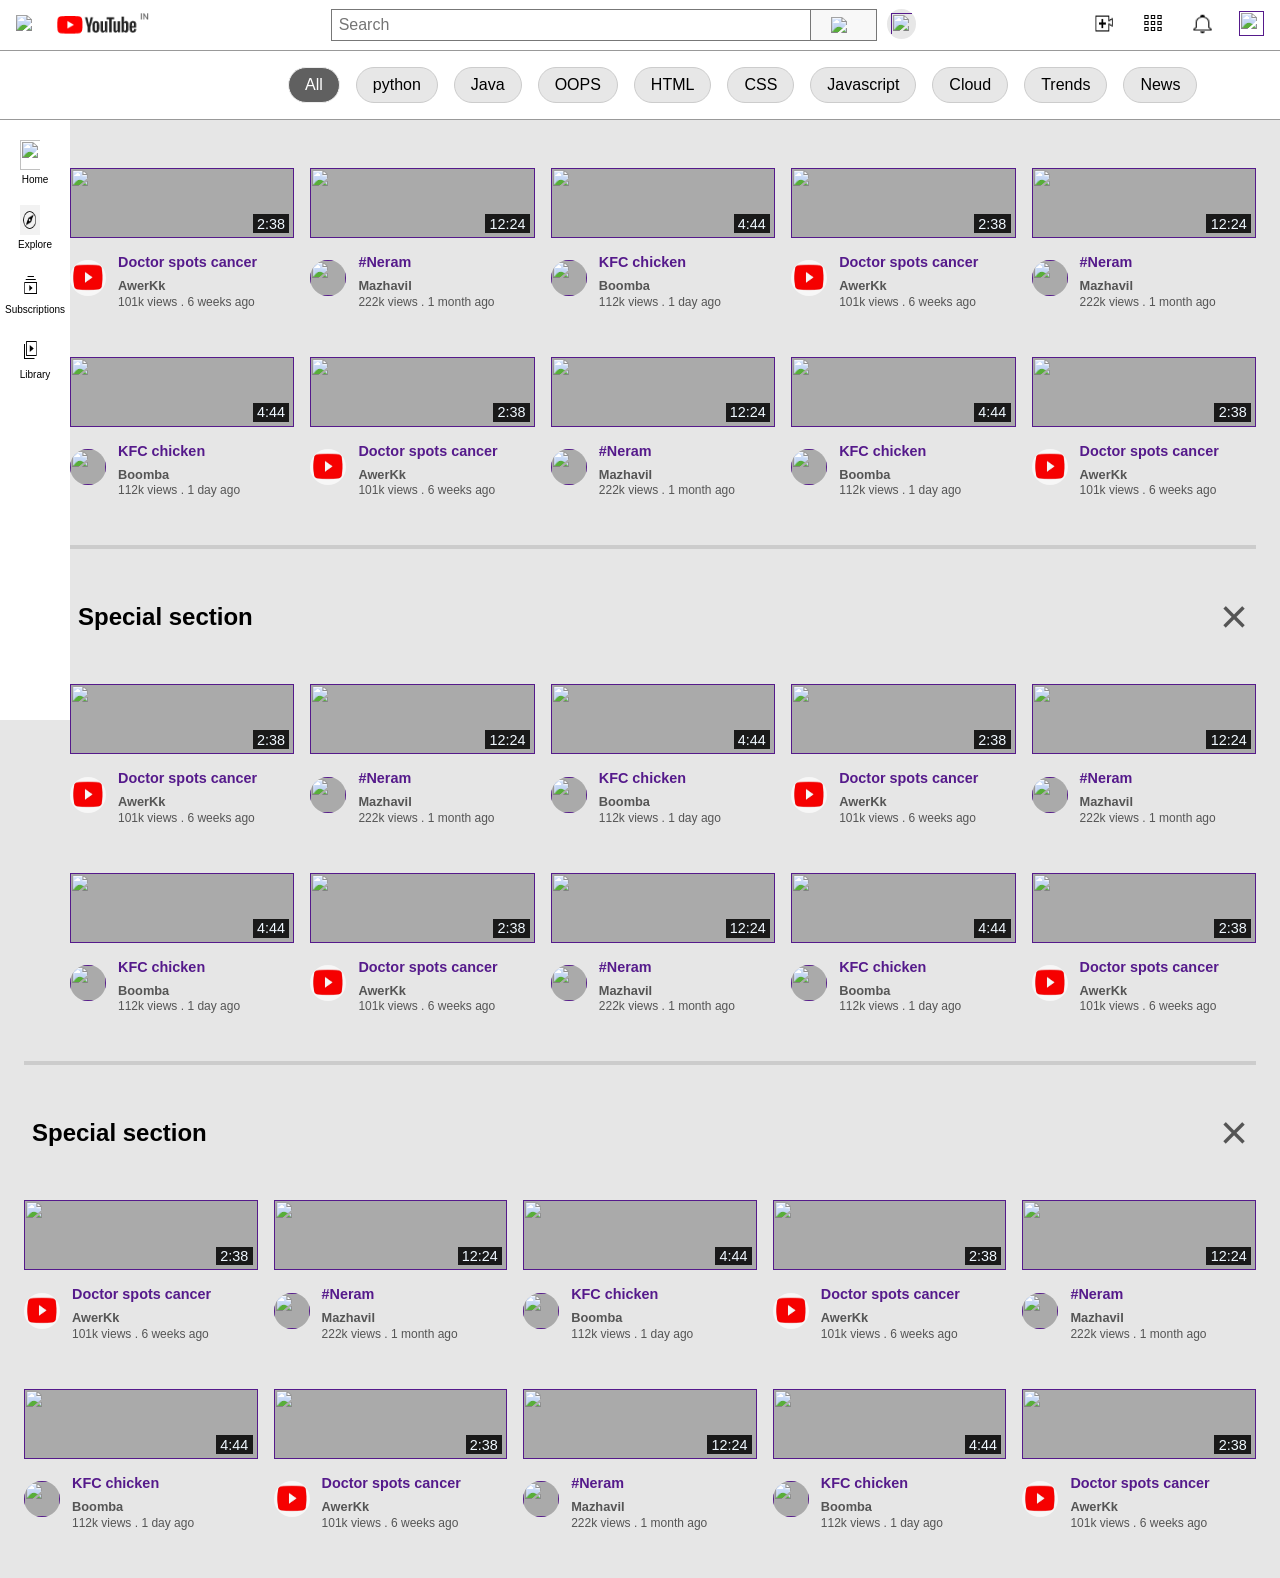
==== index.html @ a7a2c954 "first" ====
<!DOCTYPE html>
<html lang="en">
<head>
    <meta charset="UTF-8">
    <meta http-equiv="X-UA-Compatible" content="IE=edge">
    <meta name="viewport" content="width=device-width, initial-scale=1.0">
    <title>You Tube</title>
    <link rel="stylesheet" href="style.css">
    <link class="titleimg" rel="icon" href="titleicon.PNG" type="image/icon type">
    <link rel="stylesheet" href="https://fonts.googleapis.com/css?family=Sofia">

</head>
<body>
    <header class="header">
        <a href="">
            <img src="https://img.icons8.com/ios/30/000000/menu.png"/>
        </a>
        <a href="">
            <img class="youtube-logo" src="logo.PNG" alt="">
        </a>
        <form class="search-bar" action="">
            <input class="search-input" aria-label="Search" type="text" placeholder="Search" name="" id="">
            <button class="search-btn" type="submit">
                <img class="search-icon" src="https://img.icons8.com/ios/50/000000/search--v4.png"/>
            </button>
            <a href="" class="mic-border">
                <img class="mic mic-padding" src="https://img.icons8.com/material-sharp/96/000000/microphone--v1.png"/>
            </a>
        </form>
        <div class="menu-icons">
            
            <a href="">
                <img class="mic" src="videoplus.PNG" alt="">
            </a>
            <a href="">
                <img class="mic" src="apps.PNG" alt="">
            </a>
            <a href="">
                <img class="mic" src="noti.PNG" alt="">
            </a>
            <a href="">
                <img  class="mic menu-channel-icon" src="https://img.icons8.com/ios-glyphs/30/000000/user--v1.png"/>   </a>
        </div>
    </header>
    <div class="categories">
        <section class="category-section">
            <button class="category active">All</button>
            <button class="category">python</button>
            <button class="category">Java</button>
            <button class="category">OOPS</button>
            <button class="category">HTML</button>
            <button class="category">CSS</button>
            <button class="category">Javascript</button>
            <button class="category">Cloud</button>
            <button class="category">Trends</button>
            <button class="category">News</button>
            
        </section>
    </div>
    <div class="side-bar">
        <div class="space">
            <img class="side-bar-home" src="https://img.icons8.com/material-rounded/50/000000/home.png"/>
        
            <p>Home</p>
        </div>
        <div class="space">
            <img class="side-bar-home" src="exp.PNG"/>
            <p>Explore</p>
        </div>
        <div class="space">
            <img class="side-bar-home"  src="sub.PNG"/>
            <p>Subscriptions</p>
        </div>
       <div class="space">
        <img class="side-bar-home"  src="libra.PNG"/>
        <p>Library</p>
       </div>
        
        
    </div>
    <div class="videos">
        <section class="video-section">
            
            <article class="video-container">
                <a href="" class="thumbnail" data-duration="2:38">
                    <img class="big-img" src="https://i.ytimg.com/an_webp/uc0mOjZ7FHM/mqdefault_6s_480x270.webp?du=3000&sqp=CIGkhooG&rs=AOn4CLCORrgDQwrkK-PkhfsH-UvT7zsMCw" alt="" class="thumbnail-image">
                </a>
                <div class="video-bottom-section">
                    <a href="">
                        <img class="small-img" src="titleicon.PNG" alt="">
                    </a>
                    <div class="video-details">
                        <a href="" class="video-title">Doctor spots cancer</a>
                        <a href="" class="video-channel-name">AwerKk</a>
                        <div class="video-metadata">
                            <span>101k views</span>
                            .
                            <span>6 weeks ago</span>
                        </div>
                    </div>
                </div>
            </article>
            <article class="video-container">
                <a href="" class="thumbnail" data-duration="12:24">
                    <img class="big-img" src="https://i.ytimg.com/an_webp/iADvWAf6opg/mqdefault_6s.webp?du=3000&sqp=CPCohooG&rs=AOn4CLBLJjj-vWc-rk4mGxRtVCEdb_cAnw" alt="" class="thumbnail-image">
                </a>
                <div class="video-bottom-section">
                    <a href="">
                        <img class="small-img" src="https://yt3.ggpht.com/ytc/AKedOLQZnAAioRFx-mhtDeXnItUf7UUs8TbcwbrhpJsJFQ=s68-c-k-c0x00ffffff-no-rj" alt="">
                    </a>
                    <div class="video-details">
                        <a href="" class="video-title">#Neram</a>
                        <a href="" class="video-channel-name">Mazhavil</a>
                        <div class="video-metadata">
                            <span>222k views</span>
                            .
                            <span>1 month ago</span>
                        </div>
                    </div>
                </div>
            </article>
            <article class="video-container">
                <a href="" class="thumbnail" data-duration="4:44">
                    <img class="big-img" src="https://i.ytimg.com/an_webp/SLAOy9DJQBs/mqdefault_6s.webp?du=3000&sqp=CMG-hooG&rs=AOn4CLC-j6jOepfsVJqDuNRBaYPCTXo4-Q" alt="" class="thumbnail-image">
                </a>
                <div class="video-bottom-section">
                    <a href="">
                        <img class="small-img" src="https://yt3.ggpht.com/ytc/AKedOLRxqvxenj4fpEmB0zOfP2nqjeHNN96WaF9r_Cr7Bw=s68-c-k-c0x00ffffff-no-rj" alt="">
                    </a>
                    <div class="video-details">
                        <a href="" class="video-title">KFC chicken</a>
                        <a href="" class="video-channel-name">Boomba</a>
                        <div class="video-metadata">
                            <span>112k views</span>
                            .
                            <span>1 day ago</span>
                        </div>
                    </div>
                </div>
            </article>
            <article class="video-container">
                <a href="" class="thumbnail" data-duration="2:38">
                    <img class="big-img" src="https://i.ytimg.com/an_webp/uc0mOjZ7FHM/mqdefault_6s_480x270.webp?du=3000&sqp=CIGkhooG&rs=AOn4CLCORrgDQwrkK-PkhfsH-UvT7zsMCw" alt="" class="thumbnail-image">
                </a>
                <div class="video-bottom-section">
                    <a href="">
                        <img class="small-img" src="titleicon.PNG" alt="">
                    </a>
                    <div class="video-details">
                        <a href="" class="video-title">Doctor spots cancer</a>
                        <a href="" class="video-channel-name">AwerKk</a>
                        <div class="video-metadata">
                            <span>101k views</span>
                            .
                            <span>6 weeks ago</span>
                        </div>
                    </div>
                </div>
            </article>
            <article class="video-container">
                <a href="" class="thumbnail" data-duration="12:24">
                    <img class="big-img" src="https://i.ytimg.com/an_webp/iADvWAf6opg/mqdefault_6s.webp?du=3000&sqp=CPCohooG&rs=AOn4CLBLJjj-vWc-rk4mGxRtVCEdb_cAnw" alt="" class="thumbnail-image">
                </a>
                <div class="video-bottom-section">
                    <a href="">
                        <img class="small-img" src="https://yt3.ggpht.com/ytc/AKedOLQZnAAioRFx-mhtDeXnItUf7UUs8TbcwbrhpJsJFQ=s68-c-k-c0x00ffffff-no-rj" alt="">
                    </a>
                    <div class="video-details">
                        <a href="" class="video-title">#Neram</a>
                        <a href="" class="video-channel-name">Mazhavil</a>
                        <div class="video-metadata">
                            <span>222k views</span>
                            .
                            <span>1 month ago</span>
                        </div>
                    </div>
                </div>
            </article>
            <article class="video-container">
                <a href="" class="thumbnail" data-duration="4:44">
                    <img class="big-img" src="https://i.ytimg.com/an_webp/SLAOy9DJQBs/mqdefault_6s.webp?du=3000&sqp=CMG-hooG&rs=AOn4CLC-j6jOepfsVJqDuNRBaYPCTXo4-Q" alt="" class="thumbnail-image">
                </a>
                <div class="video-bottom-section">
                    <a href="">
                        <img class="small-img" src="https://yt3.ggpht.com/ytc/AKedOLRxqvxenj4fpEmB0zOfP2nqjeHNN96WaF9r_Cr7Bw=s68-c-k-c0x00ffffff-no-rj" alt="">
                    </a>
                    <div class="video-details">
                        <a href="" class="video-title">KFC chicken</a>
                        <a href="" class="video-channel-name">Boomba</a>
                        <div class="video-metadata">
                            <span>112k views</span>
                            .
                            <span>1 day ago</span>
                        </div>
                    </div>
                </div>
            </article>
            <article class="video-container">
                <a href="" class="thumbnail" data-duration="2:38">
                    <img class="big-img" src="https://i.ytimg.com/an_webp/uc0mOjZ7FHM/mqdefault_6s_480x270.webp?du=3000&sqp=CIGkhooG&rs=AOn4CLCORrgDQwrkK-PkhfsH-UvT7zsMCw" alt="" class="thumbnail-image">
                </a>
                <div class="video-bottom-section">
                    <a href="">
                        <img class="small-img" src="titleicon.PNG" alt="">
                    </a>
                    <div class="video-details">
                        <a href="" class="video-title">Doctor spots cancer</a>
                        <a href="" class="video-channel-name">AwerKk</a>
                        <div class="video-metadata">
                            <span>101k views</span>
                            .
                            <span>6 weeks ago</span>
                        </div>
                    </div>
                </div>
            </article>
            <article class="video-container">
                <a href="" class="thumbnail" data-duration="12:24">
                    <img class="big-img" src="https://i.ytimg.com/an_webp/iADvWAf6opg/mqdefault_6s.webp?du=3000&sqp=CPCohooG&rs=AOn4CLBLJjj-vWc-rk4mGxRtVCEdb_cAnw" alt="" class="thumbnail-image">
                </a>
                <div class="video-bottom-section">
                    <a href="">
                        <img class="small-img" src="https://yt3.ggpht.com/ytc/AKedOLQZnAAioRFx-mhtDeXnItUf7UUs8TbcwbrhpJsJFQ=s68-c-k-c0x00ffffff-no-rj" alt="">
                    </a>
                    <div class="video-details">
                        <a href="" class="video-title">#Neram</a>
                        <a href="" class="video-channel-name">Mazhavil</a>
                        <div class="video-metadata">
                            <span>222k views</span>
                            .
                            <span>1 month ago</span>
                        </div>
                    </div>
                </div>
            </article>
            <article class="video-container">
                <a href="" class="thumbnail" data-duration="4:44">
                    <img class="big-img" src="https://i.ytimg.com/an_webp/SLAOy9DJQBs/mqdefault_6s.webp?du=3000&sqp=CMG-hooG&rs=AOn4CLC-j6jOepfsVJqDuNRBaYPCTXo4-Q" alt="" class="thumbnail-image">
                </a>
                <div class="video-bottom-section">
                    <a href="">
                        <img class="small-img" src="https://yt3.ggpht.com/ytc/AKedOLRxqvxenj4fpEmB0zOfP2nqjeHNN96WaF9r_Cr7Bw=s68-c-k-c0x00ffffff-no-rj" alt="">
                    </a>
                    <div class="video-details">
                        <a href="" class="video-title">KFC chicken</a>
                        <a href="" class="video-channel-name">Boomba</a>
                        <div class="video-metadata">
                            <span>112k views</span>
                            .
                            <span>1 day ago</span>
                        </div>
                    </div>
                </div>
            </article>
            <article class="video-container">
                <a href="" class="thumbnail" data-duration="2:38">
                    <img class="big-img" src="https://i.ytimg.com/an_webp/uc0mOjZ7FHM/mqdefault_6s_480x270.webp?du=3000&sqp=CIGkhooG&rs=AOn4CLCORrgDQwrkK-PkhfsH-UvT7zsMCw" alt="" class="thumbnail-image">
                </a>
                <div class="video-bottom-section">
                    <a href="">
                        <img class="small-img" src="titleicon.PNG" alt="">
                    </a>
                    <div class="video-details">
                        <a href="" class="video-title">Doctor spots cancer</a>
                        <a href="" class="video-channel-name">AwerKk</a>
                        <div class="video-metadata">
                            <span>101k views</span>
                            .
                            <span>6 weeks ago</span>
                        </div>
                    </div>
                </div>
            </article>
        </section>
        <section class="video-section">
            <h2 class="video-section-title">Special section <button class="video-section-title-close">&times;</button></h2>
            <article class="video-container">
                <a href="" class="thumbnail" data-duration="2:38">
                    <img class="big-img" src="https://i.ytimg.com/an_webp/uc0mOjZ7FHM/mqdefault_6s_480x270.webp?du=3000&sqp=CIGkhooG&rs=AOn4CLCORrgDQwrkK-PkhfsH-UvT7zsMCw" alt="" class="thumbnail-image">
                </a>
                <div class="video-bottom-section">
                    <a href="">
                        <img class="small-img" src="titleicon.PNG" alt="">
                    </a>
                    <div class="video-details">
                        <a href="" class="video-title">Doctor spots cancer</a>
                        <a href="" class="video-channel-name">AwerKk</a>
                        <div class="video-metadata">
                            <span>101k views</span>
                            .
                            <span>6 weeks ago</span>
                        </div>
                    </div>
                </div>
            </article>
            <article class="video-container">
                <a href="" class="thumbnail" data-duration="12:24">
                    <img class="big-img" src="https://i.ytimg.com/an_webp/iADvWAf6opg/mqdefault_6s.webp?du=3000&sqp=CPCohooG&rs=AOn4CLBLJjj-vWc-rk4mGxRtVCEdb_cAnw" alt="" class="thumbnail-image">
                </a>
                <div class="video-bottom-section">
                    <a href="">
                        <img class="small-img" src="https://yt3.ggpht.com/ytc/AKedOLQZnAAioRFx-mhtDeXnItUf7UUs8TbcwbrhpJsJFQ=s68-c-k-c0x00ffffff-no-rj" alt="">
                    </a>
                    <div class="video-details">
                        <a href="" class="video-title">#Neram</a>
                        <a href="" class="video-channel-name">Mazhavil</a>
                        <div class="video-metadata">
                            <span>222k views</span>
                            .
                            <span>1 month ago</span>
                        </div>
                    </div>
                </div>
            </article>
            <article class="video-container">
                <a href="" class="thumbnail" data-duration="4:44">
                    <img class="big-img" src="https://i.ytimg.com/an_webp/SLAOy9DJQBs/mqdefault_6s.webp?du=3000&sqp=CMG-hooG&rs=AOn4CLC-j6jOepfsVJqDuNRBaYPCTXo4-Q" alt="" class="thumbnail-image">
                </a>
                <div class="video-bottom-section">
                    <a href="">
                        <img class="small-img" src="https://yt3.ggpht.com/ytc/AKedOLRxqvxenj4fpEmB0zOfP2nqjeHNN96WaF9r_Cr7Bw=s68-c-k-c0x00ffffff-no-rj" alt="">
                    </a>
                    <div class="video-details">
                        <a href="" class="video-title">KFC chicken</a>
                        <a href="" class="video-channel-name">Boomba</a>
                        <div class="video-metadata">
                            <span>112k views</span>
                            .
                            <span>1 day ago</span>
                        </div>
                    </div>
                </div>
            </article>
            <article class="video-container">
                <a href="" class="thumbnail" data-duration="2:38">
                    <img class="big-img" src="https://i.ytimg.com/an_webp/uc0mOjZ7FHM/mqdefault_6s_480x270.webp?du=3000&sqp=CIGkhooG&rs=AOn4CLCORrgDQwrkK-PkhfsH-UvT7zsMCw" alt="" class="thumbnail-image">
                </a>
                <div class="video-bottom-section">
                    <a href="">
                        <img class="small-img" src="titleicon.PNG" alt="">
                    </a>
                    <div class="video-details">
                        <a href="" class="video-title">Doctor spots cancer</a>
                        <a href="" class="video-channel-name">AwerKk</a>
                        <div class="video-metadata">
                            <span>101k views</span>
                            .
                            <span>6 weeks ago</span>
                        </div>
                    </div>
                </div>
            </article>
            <article class="video-container">
                <a href="" class="thumbnail" data-duration="12:24">
                    <img class="big-img" src="https://i.ytimg.com/an_webp/iADvWAf6opg/mqdefault_6s.webp?du=3000&sqp=CPCohooG&rs=AOn4CLBLJjj-vWc-rk4mGxRtVCEdb_cAnw" alt="" class="thumbnail-image">
                </a>
                <div class="video-bottom-section">
                    <a href="">
                        <img class="small-img" src="https://yt3.ggpht.com/ytc/AKedOLQZnAAioRFx-mhtDeXnItUf7UUs8TbcwbrhpJsJFQ=s68-c-k-c0x00ffffff-no-rj" alt="">
                    </a>
                    <div class="video-details">
                        <a href="" class="video-title">#Neram</a>
                        <a href="" class="video-channel-name">Mazhavil</a>
                        <div class="video-metadata">
                            <span>222k views</span>
                            .
                            <span>1 month ago</span>
                        </div>
                    </div>
                </div>
            </article>
            <article class="video-container">
                <a href="" class="thumbnail" data-duration="4:44">
                    <img class="big-img" src="https://i.ytimg.com/an_webp/SLAOy9DJQBs/mqdefault_6s.webp?du=3000&sqp=CMG-hooG&rs=AOn4CLC-j6jOepfsVJqDuNRBaYPCTXo4-Q" alt="" class="thumbnail-image">
                </a>
                <div class="video-bottom-section">
                    <a href="">
                        <img class="small-img" src="https://yt3.ggpht.com/ytc/AKedOLRxqvxenj4fpEmB0zOfP2nqjeHNN96WaF9r_Cr7Bw=s68-c-k-c0x00ffffff-no-rj" alt="">
                    </a>
                    <div class="video-details">
                        <a href="" class="video-title">KFC chicken</a>
                        <a href="" class="video-channel-name">Boomba</a>
                        <div class="video-metadata">
                            <span>112k views</span>
                            .
                            <span>1 day ago</span>
                        </div>
                    </div>
                </div>
            </article>
            <article class="video-container">
                <a href="" class="thumbnail" data-duration="2:38">
                    <img class="big-img" src="https://i.ytimg.com/an_webp/uc0mOjZ7FHM/mqdefault_6s_480x270.webp?du=3000&sqp=CIGkhooG&rs=AOn4CLCORrgDQwrkK-PkhfsH-UvT7zsMCw" alt="" class="thumbnail-image">
                </a>
                <div class="video-bottom-section">
                    <a href="">
                        <img class="small-img" src="titleicon.PNG" alt="">
                    </a>
                    <div class="video-details">
                        <a href="" class="video-title">Doctor spots cancer</a>
                        <a href="" class="video-channel-name">AwerKk</a>
                        <div class="video-metadata">
                            <span>101k views</span>
                            .
                            <span>6 weeks ago</span>
                        </div>
                    </div>
                </div>
            </article>
            <article class="video-container">
                <a href="" class="thumbnail" data-duration="12:24">
                    <img class="big-img" src="https://i.ytimg.com/an_webp/iADvWAf6opg/mqdefault_6s.webp?du=3000&sqp=CPCohooG&rs=AOn4CLBLJjj-vWc-rk4mGxRtVCEdb_cAnw" alt="" class="thumbnail-image">
                </a>
                <div class="video-bottom-section">
                    <a href="">
                        <img class="small-img" src="https://yt3.ggpht.com/ytc/AKedOLQZnAAioRFx-mhtDeXnItUf7UUs8TbcwbrhpJsJFQ=s68-c-k-c0x00ffffff-no-rj" alt="">
                    </a>
                    <div class="video-details">
                        <a href="" class="video-title">#Neram</a>
                        <a href="" class="video-channel-name">Mazhavil</a>
                        <div class="video-metadata">
                            <span>222k views</span>
                            .
                            <span>1 month ago</span>
                        </div>
                    </div>
                </div>
            </article>
            <article class="video-container">
                <a href="" class="thumbnail" data-duration="4:44">
                    <img class="big-img" src="https://i.ytimg.com/an_webp/SLAOy9DJQBs/mqdefault_6s.webp?du=3000&sqp=CMG-hooG&rs=AOn4CLC-j6jOepfsVJqDuNRBaYPCTXo4-Q" alt="" class="thumbnail-image">
                </a>
                <div class="video-bottom-section">
                    <a href="">
                        <img class="small-img" src="https://yt3.ggpht.com/ytc/AKedOLRxqvxenj4fpEmB0zOfP2nqjeHNN96WaF9r_Cr7Bw=s68-c-k-c0x00ffffff-no-rj" alt="">
                    </a>
                    <div class="video-details">
                        <a href="" class="video-title">KFC chicken</a>
                        <a href="" class="video-channel-name">Boomba</a>
                        <div class="video-metadata">
                            <span>112k views</span>
                            .
                            <span>1 day ago</span>
                        </div>
                    </div>
                </div>
            </article>
            <article class="video-container">
                <a href="" class="thumbnail" data-duration="2:38">
                    <img class="big-img" src="https://i.ytimg.com/an_webp/uc0mOjZ7FHM/mqdefault_6s_480x270.webp?du=3000&sqp=CIGkhooG&rs=AOn4CLCORrgDQwrkK-PkhfsH-UvT7zsMCw" alt="" class="thumbnail-image">
                </a>
                <div class="video-bottom-section">
                    <a href="">
                        <img class="small-img" src="titleicon.PNG" alt="">
                    </a>
                    <div class="video-details">
                        <a href="" class="video-title">Doctor spots cancer</a>
                        <a href="" class="video-channel-name">AwerKk</a>
                        <div class="video-metadata">
                            <span>101k views</span>
                            .
                            <span>6 weeks ago</span>
                        </div>
                    </div>
                </div>
            </article>
        </section>
        <section class="video-section">
            <h2 class="video-section-title">Special section <button class="video-section-title-close">&times;</button></h2>
            <article class="video-container">
                <a href="" class="thumbnail" data-duration="2:38">
                    <img class="big-img" src="https://i.ytimg.com/an_webp/uc0mOjZ7FHM/mqdefault_6s_480x270.webp?du=3000&sqp=CIGkhooG&rs=AOn4CLCORrgDQwrkK-PkhfsH-UvT7zsMCw" alt="" class="thumbnail-image">
                </a>
                <div class="video-bottom-section">
                    <a href="">
                        <img class="small-img" src="titleicon.PNG" alt="">
                    </a>
                    <div class="video-details">
                        <a href="" class="video-title">Doctor spots cancer</a>
                        <a href="" class="video-channel-name">AwerKk</a>
                        <div class="video-metadata">
                            <span>101k views</span>
                            .
                            <span>6 weeks ago</span>
                        </div>
                    </div>
                </div>
            </article>
            <article class="video-container">
                <a href="" class="thumbnail" data-duration="12:24">
                    <img class="big-img" src="https://i.ytimg.com/an_webp/iADvWAf6opg/mqdefault_6s.webp?du=3000&sqp=CPCohooG&rs=AOn4CLBLJjj-vWc-rk4mGxRtVCEdb_cAnw" alt="" class="thumbnail-image">
                </a>
                <div class="video-bottom-section">
                    <a href="">
                        <img class="small-img" src="https://yt3.ggpht.com/ytc/AKedOLQZnAAioRFx-mhtDeXnItUf7UUs8TbcwbrhpJsJFQ=s68-c-k-c0x00ffffff-no-rj" alt="">
                    </a>
                    <div class="video-details">
                        <a href="" class="video-title">#Neram</a>
                        <a href="" class="video-channel-name">Mazhavil</a>
                        <div class="video-metadata">
                            <span>222k views</span>
                            .
                            <span>1 month ago</span>
                        </div>
                    </div>
                </div>
            </article>
            <article class="video-container">
                <a href="" class="thumbnail" data-duration="4:44">
                    <img class="big-img" src="https://i.ytimg.com/an_webp/SLAOy9DJQBs/mqdefault_6s.webp?du=3000&sqp=CMG-hooG&rs=AOn4CLC-j6jOepfsVJqDuNRBaYPCTXo4-Q" alt="" class="thumbnail-image">
                </a>
                <div class="video-bottom-section">
                    <a href="">
                        <img class="small-img" src="https://yt3.ggpht.com/ytc/AKedOLRxqvxenj4fpEmB0zOfP2nqjeHNN96WaF9r_Cr7Bw=s68-c-k-c0x00ffffff-no-rj" alt="">
                    </a>
                    <div class="video-details">
                        <a href="" class="video-title">KFC chicken</a>
                        <a href="" class="video-channel-name">Boomba</a>
                        <div class="video-metadata">
                            <span>112k views</span>
                            .
                            <span>1 day ago</span>
                        </div>
                    </div>
                </div>
            </article>
            <article class="video-container">
                <a href="" class="thumbnail" data-duration="2:38">
                    <img class="big-img" src="https://i.ytimg.com/an_webp/uc0mOjZ7FHM/mqdefault_6s_480x270.webp?du=3000&sqp=CIGkhooG&rs=AOn4CLCORrgDQwrkK-PkhfsH-UvT7zsMCw" alt="" class="thumbnail-image">
                </a>
                <div class="video-bottom-section">
                    <a href="">
                        <img class="small-img" src="titleicon.PNG" alt="">
                    </a>
                    <div class="video-details">
                        <a href="" class="video-title">Doctor spots cancer</a>
                        <a href="" class="video-channel-name">AwerKk</a>
                        <div class="video-metadata">
                            <span>101k views</span>
                            .
                            <span>6 weeks ago</span>
                        </div>
                    </div>
                </div>
            </article>
            <article class="video-container">
                <a href="" class="thumbnail" data-duration="12:24">
                    <img class="big-img" src="https://i.ytimg.com/an_webp/iADvWAf6opg/mqdefault_6s.webp?du=3000&sqp=CPCohooG&rs=AOn4CLBLJjj-vWc-rk4mGxRtVCEdb_cAnw" alt="" class="thumbnail-image">
                </a>
                <div class="video-bottom-section">
                    <a href="">
                        <img class="small-img" src="https://yt3.ggpht.com/ytc/AKedOLQZnAAioRFx-mhtDeXnItUf7UUs8TbcwbrhpJsJFQ=s68-c-k-c0x00ffffff-no-rj" alt="">
                    </a>
                    <div class="video-details">
                        <a href="" class="video-title">#Neram</a>
                        <a href="" class="video-channel-name">Mazhavil</a>
                        <div class="video-metadata">
                            <span>222k views</span>
                            .
                            <span>1 month ago</span>
                        </div>
                    </div>
                </div>
            </article>
            <article class="video-container">
                <a href="" class="thumbnail" data-duration="4:44">
                    <img class="big-img" src="https://i.ytimg.com/an_webp/SLAOy9DJQBs/mqdefault_6s.webp?du=3000&sqp=CMG-hooG&rs=AOn4CLC-j6jOepfsVJqDuNRBaYPCTXo4-Q" alt="" class="thumbnail-image">
                </a>
                <div class="video-bottom-section">
                    <a href="">
                        <img class="small-img" src="https://yt3.ggpht.com/ytc/AKedOLRxqvxenj4fpEmB0zOfP2nqjeHNN96WaF9r_Cr7Bw=s68-c-k-c0x00ffffff-no-rj" alt="">
                    </a>
                    <div class="video-details">
                        <a href="" class="video-title">KFC chicken</a>
                        <a href="" class="video-channel-name">Boomba</a>
                        <div class="video-metadata">
                            <span>112k views</span>
                            .
                            <span>1 day ago</span>
                        </div>
                    </div>
                </div>
            </article>
            <article class="video-container">
                <a href="" class="thumbnail" data-duration="2:38">
                    <img class="big-img" src="https://i.ytimg.com/an_webp/uc0mOjZ7FHM/mqdefault_6s_480x270.webp?du=3000&sqp=CIGkhooG&rs=AOn4CLCORrgDQwrkK-PkhfsH-UvT7zsMCw" alt="" class="thumbnail-image">
                </a>
                <div class="video-bottom-section">
                    <a href="">
                        <img class="small-img" src="titleicon.PNG" alt="">
                    </a>
                    <div class="video-details">
                        <a href="" class="video-title">Doctor spots cancer</a>
                        <a href="" class="video-channel-name">AwerKk</a>
                        <div class="video-metadata">
                            <span>101k views</span>
                            .
                            <span>6 weeks ago</span>
                        </div>
                    </div>
                </div>
            </article>
            <article class="video-container">
                <a href="" class="thumbnail" data-duration="12:24">
                    <img class="big-img" src="https://i.ytimg.com/an_webp/iADvWAf6opg/mqdefault_6s.webp?du=3000&sqp=CPCohooG&rs=AOn4CLBLJjj-vWc-rk4mGxRtVCEdb_cAnw" alt="" class="thumbnail-image">
                </a>
                <div class="video-bottom-section">
                    <a href="">
                        <img class="small-img" src="https://yt3.ggpht.com/ytc/AKedOLQZnAAioRFx-mhtDeXnItUf7UUs8TbcwbrhpJsJFQ=s68-c-k-c0x00ffffff-no-rj" alt="">
                    </a>
                    <div class="video-details">
                        <a href="" class="video-title">#Neram</a>
                        <a href="" class="video-channel-name">Mazhavil</a>
                        <div class="video-metadata">
                            <span>222k views</span>
                            .
                            <span>1 month ago</span>
                        </div>
                    </div>
                </div>
            </article>
            <article class="video-container">
                <a href="" class="thumbnail" data-duration="4:44">
                    <img class="big-img" src="https://i.ytimg.com/an_webp/SLAOy9DJQBs/mqdefault_6s.webp?du=3000&sqp=CMG-hooG&rs=AOn4CLC-j6jOepfsVJqDuNRBaYPCTXo4-Q" alt="" class="thumbnail-image">
                </a>
                <div class="video-bottom-section">
                    <a href="">
                        <img class="small-img" src="https://yt3.ggpht.com/ytc/AKedOLRxqvxenj4fpEmB0zOfP2nqjeHNN96WaF9r_Cr7Bw=s68-c-k-c0x00ffffff-no-rj" alt="">
                    </a>
                    <div class="video-details">
                        <a href="" class="video-title">KFC chicken</a>
                        <a href="" class="video-channel-name">Boomba</a>
                        <div class="video-metadata">
                            <span>112k views</span>
                            .
                            <span>1 day ago</span>
                        </div>
                    </div>
                </div>
            </article>
            <article class="video-container">
                <a href="" class="thumbnail" data-duration="2:38">
                    <img class="big-img" src="https://i.ytimg.com/an_webp/uc0mOjZ7FHM/mqdefault_6s_480x270.webp?du=3000&sqp=CIGkhooG&rs=AOn4CLCORrgDQwrkK-PkhfsH-UvT7zsMCw" alt="" class="thumbnail-image">
                </a>
                <div class="video-bottom-section">
                    <a href="">
                        <img class="small-img" src="titleicon.PNG" alt="">
                    </a>
                    <div class="video-details">
                        <a href="" class="video-title">Doctor spots cancer</a>
                        <a href="" class="video-channel-name">AwerKk</a>
                        <div class="video-metadata">
                            <span>101k views</span>
                            .
                            <span>6 weeks ago</span>
                        </div>
                    </div>
                </div>
            </article>
        </section>
    </div>
</body>
</html>
---- style.css ----
*,*::before,*::after{
    margin: 0;
    padding: 0;
    box-sizing: border-box;
    font-family: Arial, Helvetica, sans-serif;

}
.header{
    display: flex;
    height: 50px;
    justify-content: space-between;
    align-items: center;
    padding: 1rem;
    position: relative;
}
.youtube-logo{
    height: 30px;
    padding-left: 20px;
    
}
.search-icon{
    width: 25px;
}
.search-bar{
    display: flex;
    flex-grow: 1;
    margin: 0 11rem 0 11rem;
}
.search-input{
    width: 100%;
    font-size: inherit;
    padding: .4rem;
    border: 1px solid #777;
    border-top-right-radius: 0;
    border-bottom-right-radius: 0;
}
.search-btn{
    display: flex;
    align-items: center;
    padding: 0 1.25rem;
    border: 1px solid #777;
    background-color: #f8f8f8;
    border-left: none;
    border-top-left-radius:0 ;
    border-bottom-left-radius: 0;
    cursor: pointer;
    
}
.search-btn:hover{
    background-color: #f0f0f0;

}
.menu-icons{
    display: grid;
    grid-template-columns: repeat(4,auto);
    align-items: center;
    gap: 1.5rem;

}
.mic-border,.menu-channel-icons{
    border-radius: 50%;
    width: 36px;
    margin-left:10px ;
    height: 30px;
    background-color:rgb(231, 231, 231);
   


}

.mic-padding{
    padding-top: 4px;
    padding-left: 4px;
}
.mic{
    height: 25px;
    width: 25px;
    
}
.categories{
    
    padding: 1rem 18rem;
    border-top: 1px solid #999;
    border-bottom: 1px solid #999;
    position: relative;

}
.category-section{
    display: flex;
    overflow: initial;
}
.category{
    
    margin-right: 1rem;
    word-wrap: none;
    white-space: nowrap;
    border: 1px solid #ccc;
    border-radius: 900px;
    background-color: #e7e7e7;
    padding: .5rem 1rem;
    font-size: inherit;
    cursor: pointer;
    transition: background-color 150ms;
}
.category:hover{
    background-color: #ddd;
}
.category.active{
    background-color: #606060;
    color: white;
    border-color: #EEE;

}
.category:last-child{
    margin-right: 0;
}
.side-bar{
    display: flex;
    flex-direction: column;
    width: 70px;
    height: 600px;
    background-color: rgb(255, 255, 255);
    float: left;
    
}
.side-bar-home{
    align-items: center;
    padding-left: 20px;
    width: 40px;
    height: 30px;
    
}
p{
    font-size: 10px;
    
    text-align: center;
}
.space{
    padding-top: 20px;
}
.videos{
    background: #e6e6e6;

}
.video-section{
    display: grid;
    grid-template-columns: repeat(auto-fill,minmax(200px,.2fr));
    gap:3rem 1rem;
    padding: 3rem 0;
    margin: 0 1.5rem;
    border-top: 4px solid #ccc;
}
.video-section:first-child{
    border-top: none;
}
.video-container{
    display: flex;
    flex-direction: column;

}
.thumbnail{
    position: relative;
    display: flex;
}
.thumbnail::before{
    content: attr(data-duration);
    position: absolute;
    background-color: rgba(0,0,0,0.85);
    color: aliceblue;
    right: 5px;
    bottom: 5px;
    padding: .1em .3em;
    font-size: .9em;
}
.small-img{
    width: 36px;
    height: 36px;
    margin-right: .75rem;
    margin-top: .4rem;
    border-radius: 50%;
    background-color: #AAA;
}
.big-img{
    width: 100%;
    height: 100%;
    min-width: 150px;
    min-height: 70px;
    background-color: #AAA;
}
.video-bottom-section{
    display: flex;
    align-items: flex-start;
    margin-top: 1rem;

}
.video-details{
    display: flex;
    flex-direction: column;

}
.video-title{
    font-size: .9rem;
    font-weight: bold;
    margin-bottom: .5rem;
    text-decoration: none;

}
.video-channel-name{
    margin-bottom: .1rem;
    text-decoration: none;
    font-size: .8rem;
    font-weight: bold;
    transition: color 150ms;
    
}
.video-channel-name:hover{
    color:#111;
}
.video-channel-name,.video-metadata{
    color: #555;
}
.video-section-title{
    grid-column: 1/-1;
    margin: -.5rem 0;
    display: flex;
    justify-content: space-between;
    align-items: center;
    padding: 0 .5rem;
}
.video-section-title-close{
    border: none;
    background: none;
    padding: 0;
    font-size: 3rem;
    color:#555;
    cursor: pointer;
}
.video-metadata{
    
    font-size: 12px;
}
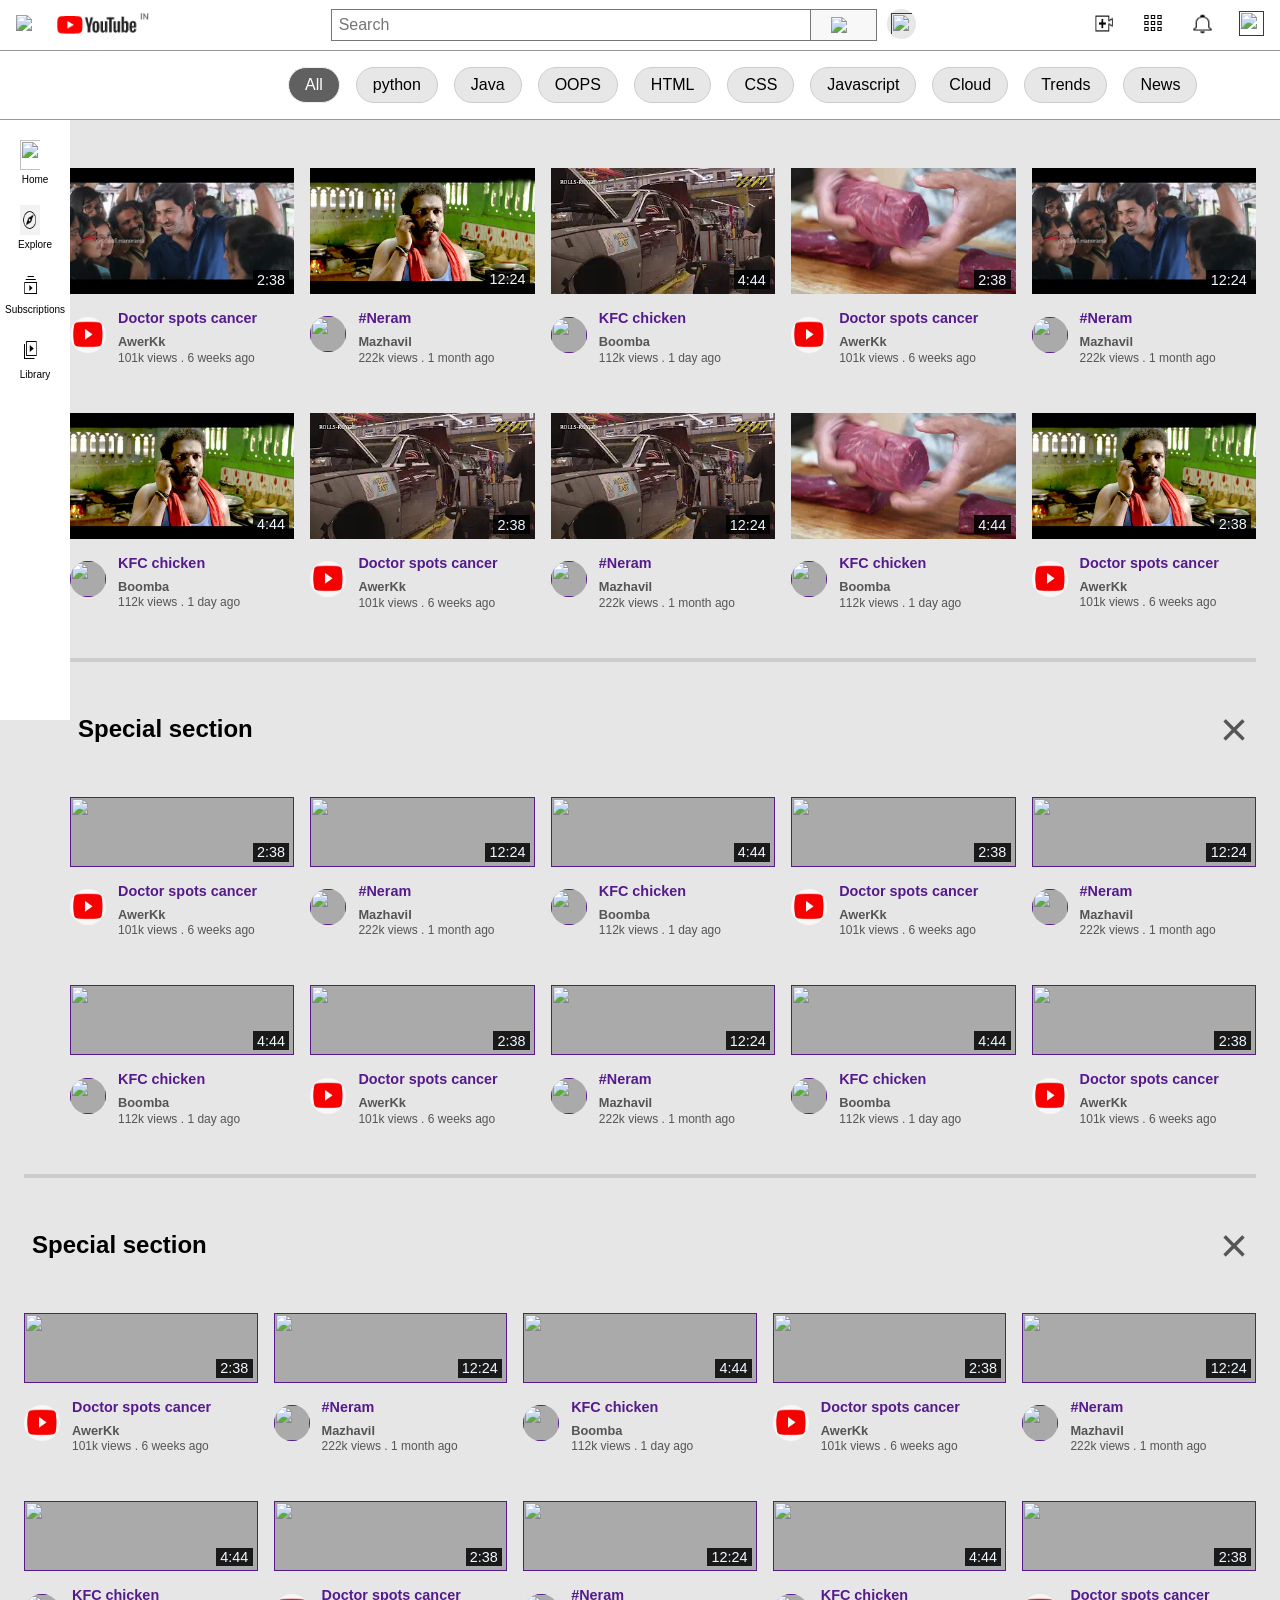
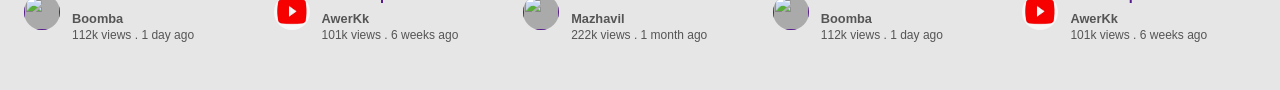
==== commit 4c09f9a8: "updated" ====
--- a/index.html
+++ b/index.html
@@ -83,178 +83,178 @@
             
             <article class="video-container">
                 <a href="" class="thumbnail" data-duration="2:38">
-                    <img class="big-img" src="https://i.ytimg.com/an_webp/uc0mOjZ7FHM/mqdefault_6s_480x270.webp?du=3000&sqp=CIGkhooG&rs=AOn4CLCORrgDQwrkK-PkhfsH-UvT7zsMCw" alt="" class="thumbnail-image">
-                </a>
-                <div class="video-bottom-section">
-                    <a href="">
-                        <img class="small-img" src="titleicon.PNG" alt="">
-                    </a>
-                    <div class="video-details">
-                        <a href="" class="video-title">Doctor spots cancer</a>
-                        <a href="" class="video-channel-name">AwerKk</a>
-                        <div class="video-metadata">
-                            <span>101k views</span>
-                            .
-                            <span>6 weeks ago</span>
-                        </div>
-                    </div>
-                </div>
-            </article>
-            <article class="video-container">
-                <a href="" class="thumbnail" data-duration="12:24">
-                    <img class="big-img" src="https://i.ytimg.com/an_webp/iADvWAf6opg/mqdefault_6s.webp?du=3000&sqp=CPCohooG&rs=AOn4CLBLJjj-vWc-rk4mGxRtVCEdb_cAnw" alt="" class="thumbnail-image">
-                </a>
-                <div class="video-bottom-section">
-                    <a href="">
-                        <img class="small-img" src="https://yt3.ggpht.com/ytc/AKedOLQZnAAioRFx-mhtDeXnItUf7UUs8TbcwbrhpJsJFQ=s68-c-k-c0x00ffffff-no-rj" alt="">
-                    </a>
-                    <div class="video-details">
-                        <a href="" class="video-title">#Neram</a>
-                        <a href="" class="video-channel-name">Mazhavil</a>
-                        <div class="video-metadata">
-                            <span>222k views</span>
-                            .
-                            <span>1 month ago</span>
-                        </div>
-                    </div>
-                </div>
-            </article>
-            <article class="video-container">
-                <a href="" class="thumbnail" data-duration="4:44">
-                    <img class="big-img" src="https://i.ytimg.com/an_webp/SLAOy9DJQBs/mqdefault_6s.webp?du=3000&sqp=CMG-hooG&rs=AOn4CLC-j6jOepfsVJqDuNRBaYPCTXo4-Q" alt="" class="thumbnail-image">
-                </a>
-                <div class="video-bottom-section">
-                    <a href="">
-                        <img class="small-img" src="https://yt3.ggpht.com/ytc/AKedOLRxqvxenj4fpEmB0zOfP2nqjeHNN96WaF9r_Cr7Bw=s68-c-k-c0x00ffffff-no-rj" alt="">
-                    </a>
-                    <div class="video-details">
-                        <a href="" class="video-title">KFC chicken</a>
-                        <a href="" class="video-channel-name">Boomba</a>
-                        <div class="video-metadata">
-                            <span>112k views</span>
-                            .
-                            <span>1 day ago</span>
-                        </div>
-                    </div>
-                </div>
-            </article>
-            <article class="video-container">
-                <a href="" class="thumbnail" data-duration="2:38">
-                    <img class="big-img" src="https://i.ytimg.com/an_webp/uc0mOjZ7FHM/mqdefault_6s_480x270.webp?du=3000&sqp=CIGkhooG&rs=AOn4CLCORrgDQwrkK-PkhfsH-UvT7zsMCw" alt="" class="thumbnail-image">
-                </a>
-                <div class="video-bottom-section">
-                    <a href="">
-                        <img class="small-img" src="titleicon.PNG" alt="">
-                    </a>
-                    <div class="video-details">
-                        <a href="" class="video-title">Doctor spots cancer</a>
-                        <a href="" class="video-channel-name">AwerKk</a>
-                        <div class="video-metadata">
-                            <span>101k views</span>
-                            .
-                            <span>6 weeks ago</span>
-                        </div>
-                    </div>
-                </div>
-            </article>
-            <article class="video-container">
-                <a href="" class="thumbnail" data-duration="12:24">
-                    <img class="big-img" src="https://i.ytimg.com/an_webp/iADvWAf6opg/mqdefault_6s.webp?du=3000&sqp=CPCohooG&rs=AOn4CLBLJjj-vWc-rk4mGxRtVCEdb_cAnw" alt="" class="thumbnail-image">
-                </a>
-                <div class="video-bottom-section">
-                    <a href="">
-                        <img class="small-img" src="https://yt3.ggpht.com/ytc/AKedOLQZnAAioRFx-mhtDeXnItUf7UUs8TbcwbrhpJsJFQ=s68-c-k-c0x00ffffff-no-rj" alt="">
-                    </a>
-                    <div class="video-details">
-                        <a href="" class="video-title">#Neram</a>
-                        <a href="" class="video-channel-name">Mazhavil</a>
-                        <div class="video-metadata">
-                            <span>222k views</span>
-                            .
-                            <span>1 month ago</span>
-                        </div>
-                    </div>
-                </div>
-            </article>
-            <article class="video-container">
-                <a href="" class="thumbnail" data-duration="4:44">
-                    <img class="big-img" src="https://i.ytimg.com/an_webp/SLAOy9DJQBs/mqdefault_6s.webp?du=3000&sqp=CMG-hooG&rs=AOn4CLC-j6jOepfsVJqDuNRBaYPCTXo4-Q" alt="" class="thumbnail-image">
-                </a>
-                <div class="video-bottom-section">
-                    <a href="">
-                        <img class="small-img" src="https://yt3.ggpht.com/ytc/AKedOLRxqvxenj4fpEmB0zOfP2nqjeHNN96WaF9r_Cr7Bw=s68-c-k-c0x00ffffff-no-rj" alt="">
-                    </a>
-                    <div class="video-details">
-                        <a href="" class="video-title">KFC chicken</a>
-                        <a href="" class="video-channel-name">Boomba</a>
-                        <div class="video-metadata">
-                            <span>112k views</span>
-                            .
-                            <span>1 day ago</span>
-                        </div>
-                    </div>
-                </div>
-            </article>
-            <article class="video-container">
-                <a href="" class="thumbnail" data-duration="2:38">
-                    <img class="big-img" src="https://i.ytimg.com/an_webp/uc0mOjZ7FHM/mqdefault_6s_480x270.webp?du=3000&sqp=CIGkhooG&rs=AOn4CLCORrgDQwrkK-PkhfsH-UvT7zsMCw" alt="" class="thumbnail-image">
-                </a>
-                <div class="video-bottom-section">
-                    <a href="">
-                        <img class="small-img" src="titleicon.PNG" alt="">
-                    </a>
-                    <div class="video-details">
-                        <a href="" class="video-title">Doctor spots cancer</a>
-                        <a href="" class="video-channel-name">AwerKk</a>
-                        <div class="video-metadata">
-                            <span>101k views</span>
-                            .
-                            <span>6 weeks ago</span>
-                        </div>
-                    </div>
-                </div>
-            </article>
-            <article class="video-container">
-                <a href="" class="thumbnail" data-duration="12:24">
-                    <img class="big-img" src="https://i.ytimg.com/an_webp/iADvWAf6opg/mqdefault_6s.webp?du=3000&sqp=CPCohooG&rs=AOn4CLBLJjj-vWc-rk4mGxRtVCEdb_cAnw" alt="" class="thumbnail-image">
-                </a>
-                <div class="video-bottom-section">
-                    <a href="">
-                        <img class="small-img" src="https://yt3.ggpht.com/ytc/AKedOLQZnAAioRFx-mhtDeXnItUf7UUs8TbcwbrhpJsJFQ=s68-c-k-c0x00ffffff-no-rj" alt="">
-                    </a>
-                    <div class="video-details">
-                        <a href="" class="video-title">#Neram</a>
-                        <a href="" class="video-channel-name">Mazhavil</a>
-                        <div class="video-metadata">
-                            <span>222k views</span>
-                            .
-                            <span>1 month ago</span>
-                        </div>
-                    </div>
-                </div>
-            </article>
-            <article class="video-container">
-                <a href="" class="thumbnail" data-duration="4:44">
-                    <img class="big-img" src="https://i.ytimg.com/an_webp/SLAOy9DJQBs/mqdefault_6s.webp?du=3000&sqp=CMG-hooG&rs=AOn4CLC-j6jOepfsVJqDuNRBaYPCTXo4-Q" alt="" class="thumbnail-image">
-                </a>
-                <div class="video-bottom-section">
-                    <a href="">
-                        <img class="small-img" src="https://yt3.ggpht.com/ytc/AKedOLRxqvxenj4fpEmB0zOfP2nqjeHNN96WaF9r_Cr7Bw=s68-c-k-c0x00ffffff-no-rj" alt="">
-                    </a>
-                    <div class="video-details">
-                        <a href="" class="video-title">KFC chicken</a>
-                        <a href="" class="video-channel-name">Boomba</a>
-                        <div class="video-metadata">
-                            <span>112k views</span>
-                            .
-                            <span>1 day ago</span>
-                        </div>
-                    </div>
-                </div>
-            </article>
-            <article class="video-container">
-                <a href="" class="thumbnail" data-duration="2:38">
-                    <img class="big-img" src="https://i.ytimg.com/an_webp/uc0mOjZ7FHM/mqdefault_6s_480x270.webp?du=3000&sqp=CIGkhooG&rs=AOn4CLCORrgDQwrkK-PkhfsH-UvT7zsMCw" alt="" class="thumbnail-image">
+                    <img class="big-img" src="v1.webp" alt="" class="thumbnail-image">
+                </a>
+                <div class="video-bottom-section">
+                    <a href="">
+                        <img class="small-img" src="titleicon.PNG" alt="">
+                    </a>
+                    <div class="video-details">
+                        <a href="" class="video-title">Doctor spots cancer</a>
+                        <a href="" class="video-channel-name">AwerKk</a>
+                        <div class="video-metadata">
+                            <span>101k views</span>
+                            .
+                            <span>6 weeks ago</span>
+                        </div>
+                    </div>
+                </div>
+            </article>
+            <article class="video-container">
+                <a href="" class="thumbnail" data-duration="12:24">
+                    <img class="big-img" src="v2.webp" alt="" class="thumbnail-image">
+                </a>
+                <div class="video-bottom-section">
+                    <a href="">
+                        <img class="small-img" src="https://yt3.ggpht.com/ytc/AKedOLQZnAAioRFx-mhtDeXnItUf7UUs8TbcwbrhpJsJFQ=s68-c-k-c0x00ffffff-no-rj" alt="">
+                    </a>
+                    <div class="video-details">
+                        <a href="" class="video-title">#Neram</a>
+                        <a href="" class="video-channel-name">Mazhavil</a>
+                        <div class="video-metadata">
+                            <span>222k views</span>
+                            .
+                            <span>1 month ago</span>
+                        </div>
+                    </div>
+                </div>
+            </article>
+            <article class="video-container">
+                <a href="" class="thumbnail" data-duration="4:44">
+                    <img class="big-img" src="v4.webp" alt="" class="thumbnail-image">
+                </a>
+                <div class="video-bottom-section">
+                    <a href="">
+                        <img class="small-img" src="https://yt3.ggpht.com/ytc/AKedOLRxqvxenj4fpEmB0zOfP2nqjeHNN96WaF9r_Cr7Bw=s68-c-k-c0x00ffffff-no-rj" alt="">
+                    </a>
+                    <div class="video-details">
+                        <a href="" class="video-title">KFC chicken</a>
+                        <a href="" class="video-channel-name">Boomba</a>
+                        <div class="video-metadata">
+                            <span>112k views</span>
+                            .
+                            <span>1 day ago</span>
+                        </div>
+                    </div>
+                </div>
+            </article>
+            <article class="video-container">
+                <a href="" class="thumbnail" data-duration="2:38">
+                    <img class="big-img" src="v5.webp" alt="" class="thumbnail-image">
+                </a>
+                <div class="video-bottom-section">
+                    <a href="">
+                        <img class="small-img" src="titleicon.PNG" alt="">
+                    </a>
+                    <div class="video-details">
+                        <a href="" class="video-title">Doctor spots cancer</a>
+                        <a href="" class="video-channel-name">AwerKk</a>
+                        <div class="video-metadata">
+                            <span>101k views</span>
+                            .
+                            <span>6 weeks ago</span>
+                        </div>
+                    </div>
+                </div>
+            </article>
+            <article class="video-container">
+                <a href="" class="thumbnail" data-duration="12:24">
+                    <img class="big-img" src="v1.webp" alt="" class="thumbnail-image">
+                </a>
+                <div class="video-bottom-section">
+                    <a href="">
+                        <img class="small-img" src="https://yt3.ggpht.com/ytc/AKedOLQZnAAioRFx-mhtDeXnItUf7UUs8TbcwbrhpJsJFQ=s68-c-k-c0x00ffffff-no-rj" alt="">
+                    </a>
+                    <div class="video-details">
+                        <a href="" class="video-title">#Neram</a>
+                        <a href="" class="video-channel-name">Mazhavil</a>
+                        <div class="video-metadata">
+                            <span>222k views</span>
+                            .
+                            <span>1 month ago</span>
+                        </div>
+                    </div>
+                </div>
+            </article>
+            <article class="video-container">
+                <a href="" class="thumbnail" data-duration="4:44">
+                    <img class="big-img" src="v2.webp" alt="" class="thumbnail-image">
+                </a>
+                <div class="video-bottom-section">
+                    <a href="">
+                        <img class="small-img" src="https://yt3.ggpht.com/ytc/AKedOLRxqvxenj4fpEmB0zOfP2nqjeHNN96WaF9r_Cr7Bw=s68-c-k-c0x00ffffff-no-rj" alt="">
+                    </a>
+                    <div class="video-details">
+                        <a href="" class="video-title">KFC chicken</a>
+                        <a href="" class="video-channel-name">Boomba</a>
+                        <div class="video-metadata">
+                            <span>112k views</span>
+                            .
+                            <span>1 day ago</span>
+                        </div>
+                    </div>
+                </div>
+            </article>
+            <article class="video-container">
+                <a href="" class="thumbnail" data-duration="2:38">
+                    <img class="big-img" src="v4.webp" alt="" class="thumbnail-image">
+                </a>
+                <div class="video-bottom-section">
+                    <a href="">
+                        <img class="small-img" src="titleicon.PNG" alt="">
+                    </a>
+                    <div class="video-details">
+                        <a href="" class="video-title">Doctor spots cancer</a>
+                        <a href="" class="video-channel-name">AwerKk</a>
+                        <div class="video-metadata">
+                            <span>101k views</span>
+                            .
+                            <span>6 weeks ago</span>
+                        </div>
+                    </div>
+                </div>
+            </article>
+            <article class="video-container">
+                <a href="" class="thumbnail" data-duration="12:24">
+                    <img class="big-img" src="v4.webp" alt="" class="thumbnail-image">
+                </a>
+                <div class="video-bottom-section">
+                    <a href="">
+                        <img class="small-img" src="https://yt3.ggpht.com/ytc/AKedOLQZnAAioRFx-mhtDeXnItUf7UUs8TbcwbrhpJsJFQ=s68-c-k-c0x00ffffff-no-rj" alt="">
+                    </a>
+                    <div class="video-details">
+                        <a href="" class="video-title">#Neram</a>
+                        <a href="" class="video-channel-name">Mazhavil</a>
+                        <div class="video-metadata">
+                            <span>222k views</span>
+                            .
+                            <span>1 month ago</span>
+                        </div>
+                    </div>
+                </div>
+            </article>
+            <article class="video-container">
+                <a href="" class="thumbnail" data-duration="4:44">
+                    <img class="big-img" src="v5.webp" alt="" class="thumbnail-image">
+                </a>
+                <div class="video-bottom-section">
+                    <a href="">
+                        <img class="small-img" src="https://yt3.ggpht.com/ytc/AKedOLRxqvxenj4fpEmB0zOfP2nqjeHNN96WaF9r_Cr7Bw=s68-c-k-c0x00ffffff-no-rj" alt="">
+                    </a>
+                    <div class="video-details">
+                        <a href="" class="video-title">KFC chicken</a>
+                        <a href="" class="video-channel-name">Boomba</a>
+                        <div class="video-metadata">
+                            <span>112k views</span>
+                            .
+                            <span>1 day ago</span>
+                        </div>
+                    </div>
+                </div>
+            </article>
+            <article class="video-container">
+                <a href="" class="thumbnail" data-duration="2:38">
+                    <img class="big-img" src="v2.webp" alt="" class="thumbnail-image">
                 </a>
                 <div class="video-bottom-section">
                     <a href="">
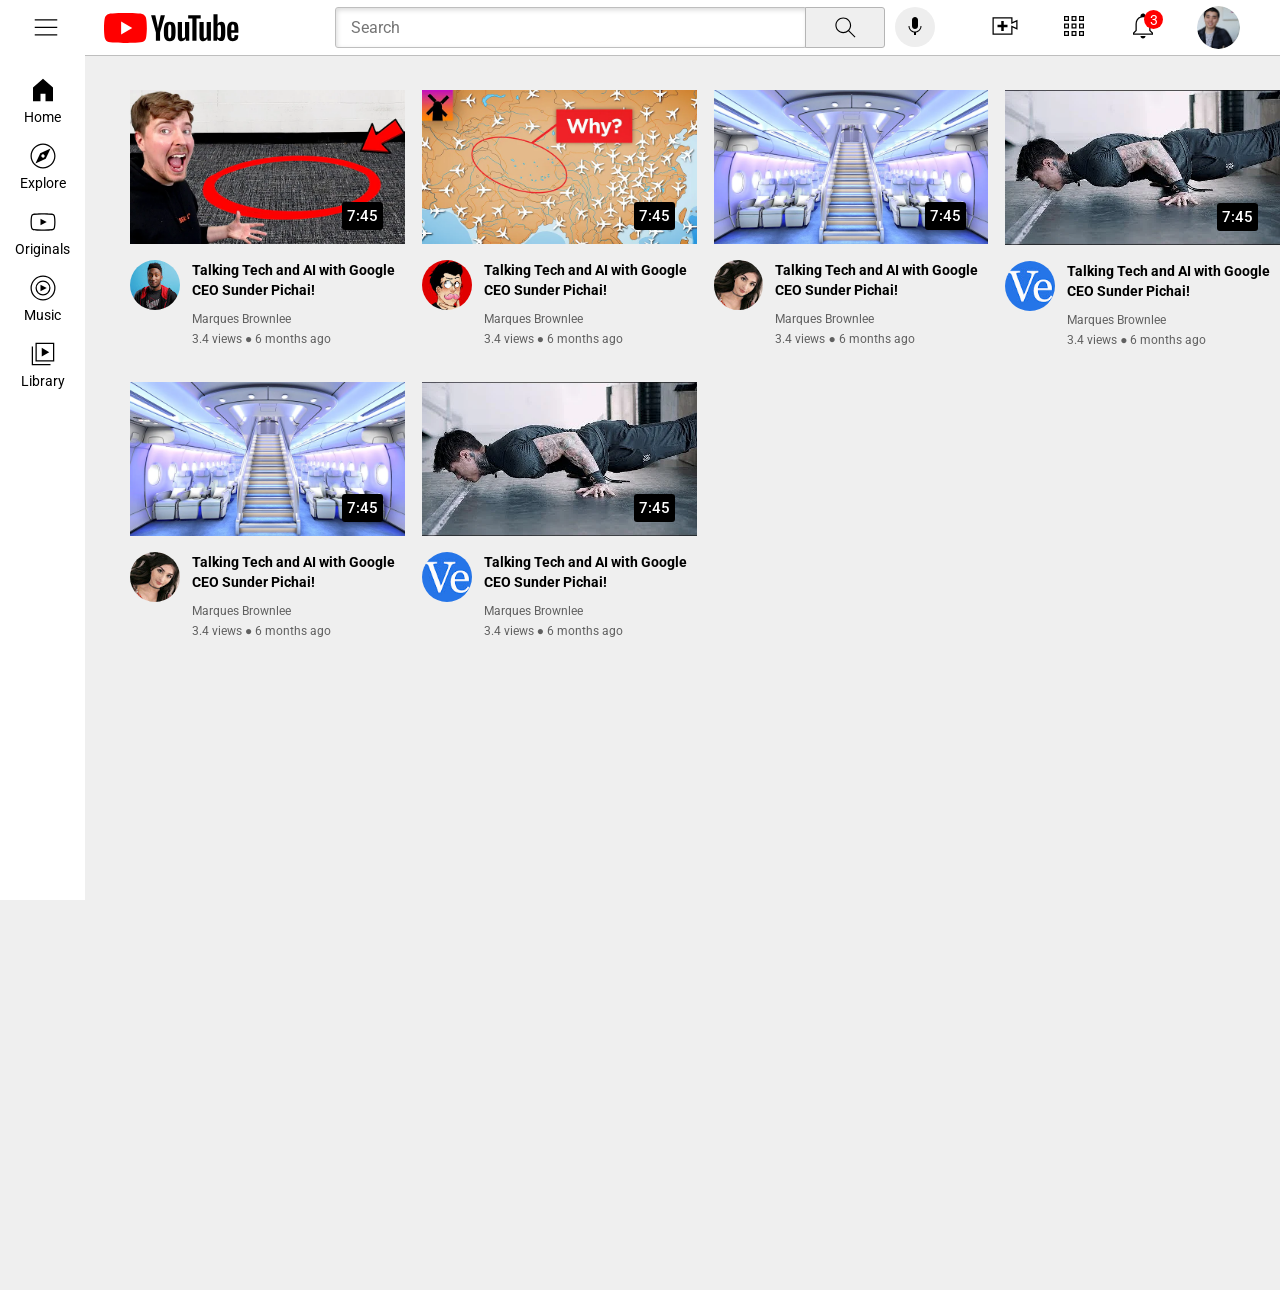
==== commit 22c9cacf: "file renamed" ====
--- a/index.html
+++ b/index.html
@@ -4,660 +4,174 @@
     <meta charset="UTF-8">
     <meta http-equiv="X-UA-Compatible" content="IE=edge">
     <meta name="viewport" content="width=device-width, initial-scale=1.0">
-    <title>You Tube</title>
-    <link rel="stylesheet" href="style.css">
-    <link class="titleimg" rel="icon" href="titleicon.PNG" type="image/icon type">
-    <link rel="stylesheet" href="https://fonts.googleapis.com/css?family=Sofia">
-
+    <link rel="stylesheet" href="youtube.css">
+    <link rel="preconnect" href="https://fonts.googleapis.com">
+<link rel="preconnect" href="https://fonts.gstatic.com" crossorigin>
+<link href="https://fonts.googleapis.com/css2?family=Roboto:wght@400;500;700&display=swap" rel="stylesheet">
+    <title>YouTube</title>
 </head>
 <body>
-    <header class="header">
-        <a href="">
-            <img src="https://img.icons8.com/ios/30/000000/menu.png"/>
-        </a>
-        <a href="">
-            <img class="youtube-logo" src="logo.PNG" alt="">
-        </a>
-        <form class="search-bar" action="">
-            <input class="search-input" aria-label="Search" type="text" placeholder="Search" name="" id="">
-            <button class="search-btn" type="submit">
-                <img class="search-icon" src="https://img.icons8.com/ios/50/000000/search--v4.png"/>
+    <div class="header">
+        <div class="left-section">
+            <img class="hamburger-menu" src="thumbnails/hamburger-menu.svg" alt="">
+            <img class="youtube-logo" src="thumbnails/youtube-logo.svg" alt="">
+        </div>
+        <div class="middle-section">
+            <input class="search" type="search" placeholder="Search" name="" id="">
+            <button class="search-button">
+                <img class="search-button-img" src="thumbnails/search.svg" alt="">
+                <div class="tooltip">Search</div>
             </button>
-            <a href="" class="mic-border">
-                <img class="mic mic-padding" src="https://img.icons8.com/material-sharp/96/000000/microphone--v1.png"/>
-            </a>
-        </form>
-        <div class="menu-icons">
+            <button class="voice-search-button">
+                <img class="voice-search-button-img" src="thumbnails/voice-search-icon.svg" alt="">
+                <div class="tooltip">Voice Search</div>
+            </button>
+        </div>
+        <div class="right-section">
+            <div class="upload-div">
+                <img class="upload-icon" src="thumbnails/upload.svg" alt="">
+                <div class="tooltip">Upload</div>
+            </div>
+            <div class="youtube-app-div">
+                <img class="youtube-app-icon" src="thumbnails/youtube-apps.svg" alt="" >
+                <div class="tooltip">Apps</div>
+            </div>
+            <div class="notification-div">
+                <div class="notification-container">
+                    <img class="notifications-icon" src="thumbnails/notifications.svg" alt="">
+                    <p class="notification-count">3</p>
+                </div>
+                <div class="tooltip">Notifications</div>
+            </div>
             
-            <a href="">
-                <img class="mic" src="videoplus.PNG" alt="">
-            </a>
-            <a href="">
-                <img class="mic" src="apps.PNG" alt="">
-            </a>
-            <a href="">
-                <img class="mic" src="noti.PNG" alt="">
-            </a>
-            <a href="">
-                <img  class="mic menu-channel-icon" src="https://img.icons8.com/ios-glyphs/30/000000/user--v1.png"/>   </a>
-        </div>
-    </header>
-    <div class="categories">
-        <section class="category-section">
-            <button class="category active">All</button>
-            <button class="category">python</button>
-            <button class="category">Java</button>
-            <button class="category">OOPS</button>
-            <button class="category">HTML</button>
-            <button class="category">CSS</button>
-            <button class="category">Javascript</button>
-            <button class="category">Cloud</button>
-            <button class="category">Trends</button>
-            <button class="category">News</button>
-            
-        </section>
+           <img class="current-user-icon" src="thumbnails/my-channel.jpeg" alt="">
+        </div> 
+        
     </div>
-    <div class="side-bar">
-        <div class="space">
-            <img class="side-bar-home" src="https://img.icons8.com/material-rounded/50/000000/home.png"/>
-        
+    <div class="sidebar">
+        <div class="sidebar-link">
+            <img src="thumbnails/home.svg" alt="">
             <p>Home</p>
         </div>
-        <div class="space">
-            <img class="side-bar-home" src="exp.PNG"/>
+        <div class="sidebar-link">
+            <img src="thumbnails/explore.svg" alt="">
             <p>Explore</p>
         </div>
-        <div class="space">
-            <img class="side-bar-home"  src="sub.PNG"/>
-            <p>Subscriptions</p>
+        <div class="sidebar-link">
+            <img src="thumbnails/originals.svg" alt="" >
+            <p>Originals</p>
         </div>
-       <div class="space">
-        <img class="side-bar-home"  src="libra.PNG"/>
-        <p>Library</p>
-       </div>
-        
-        
+        <div class="sidebar-link">
+            <img src="thumbnails/youtube-music.svg" alt="">
+            <p>Music</p>
+        </div>
+        <div class="sidebar-link">
+            <img src="thumbnails/library.svg" alt="">
+            <p>Library</p>
+        </div>
+
     </div>
-    <div class="videos">
-        <section class="video-section">
-            
-            <article class="video-container">
-                <a href="" class="thumbnail" data-duration="2:38">
-                    <img class="big-img" src="v1.webp" alt="" class="thumbnail-image">
-                </a>
-                <div class="video-bottom-section">
-                    <a href="">
-                        <img class="small-img" src="titleicon.PNG" alt="">
-                    </a>
-                    <div class="video-details">
-                        <a href="" class="video-title">Doctor spots cancer</a>
-                        <a href="" class="video-channel-name">AwerKk</a>
-                        <div class="video-metadata">
-                            <span>101k views</span>
-                            .
-                            <span>6 weeks ago</span>
-                        </div>
-                    </div>
+    <div class="video-grid">
+        <div class="video-preview">
+            <div class="thumbnail-box">
+                <img class="thumbnail" src="thumbnails/thumbnail-6.webp" alt="">
+                <p class="time-stamp">7:45</p>
+            </div>
+            <div class="video-description">
+                <div class="channel-picture">
+                    <img class="profile-picture" src="thumbnails/channel-1.jpeg" alt="">
                 </div>
-            </article>
-            <article class="video-container">
-                <a href="" class="thumbnail" data-duration="12:24">
-                    <img class="big-img" src="v2.webp" alt="" class="thumbnail-image">
-                </a>
-                <div class="video-bottom-section">
-                    <a href="">
-                        <img class="small-img" src="https://yt3.ggpht.com/ytc/AKedOLQZnAAioRFx-mhtDeXnItUf7UUs8TbcwbrhpJsJFQ=s68-c-k-c0x00ffffff-no-rj" alt="">
-                    </a>
-                    <div class="video-details">
-                        <a href="" class="video-title">#Neram</a>
-                        <a href="" class="video-channel-name">Mazhavil</a>
-                        <div class="video-metadata">
-                            <span>222k views</span>
-                            .
-                            <span>1 month ago</span>
-                        </div>
-                    </div>
+                <div class="video-info">
+                    <p class="video-title">Talking Tech and AI with Google CEO Sunder Pichai!</p>
+                    <p class="video-author">Marques Brownlee</p>
+                    <p class="video-stats">3.4 views &#9679;  6 months ago</p>
                 </div>
-            </article>
-            <article class="video-container">
-                <a href="" class="thumbnail" data-duration="4:44">
-                    <img class="big-img" src="v4.webp" alt="" class="thumbnail-image">
-                </a>
-                <div class="video-bottom-section">
-                    <a href="">
-                        <img class="small-img" src="https://yt3.ggpht.com/ytc/AKedOLRxqvxenj4fpEmB0zOfP2nqjeHNN96WaF9r_Cr7Bw=s68-c-k-c0x00ffffff-no-rj" alt="">
-                    </a>
-                    <div class="video-details">
-                        <a href="" class="video-title">KFC chicken</a>
-                        <a href="" class="video-channel-name">Boomba</a>
-                        <div class="video-metadata">
-                            <span>112k views</span>
-                            .
-                            <span>1 day ago</span>
-                        </div>
-                    </div>
+            </div>
+        </div>
+        <div class="video-preview">
+            <div class="thumbnail-box">
+                <img class="thumbnail" src="thumbnails/thumbnail-7.webp" alt="">
+                <p class="time-stamp">7:45</p>
+            </div>
+            <div class="video-description">
+                <div class="channel-picture">
+                    <img class="profile-picture" src="thumbnails/channel-2.jpeg" alt="">
                 </div>
-            </article>
-            <article class="video-container">
-                <a href="" class="thumbnail" data-duration="2:38">
-                    <img class="big-img" src="v5.webp" alt="" class="thumbnail-image">
-                </a>
-                <div class="video-bottom-section">
-                    <a href="">
-                        <img class="small-img" src="titleicon.PNG" alt="">
-                    </a>
-                    <div class="video-details">
-                        <a href="" class="video-title">Doctor spots cancer</a>
-                        <a href="" class="video-channel-name">AwerKk</a>
-                        <div class="video-metadata">
-                            <span>101k views</span>
-                            .
-                            <span>6 weeks ago</span>
-                        </div>
-                    </div>
+                <div class="video-info">
+                    <p class="video-title">Talking Tech and AI with Google CEO Sunder Pichai!</p>
+                    <p class="video-author">Marques Brownlee</p>
+                    <p class="video-stats">3.4 views &#9679;  6 months ago</p>
                 </div>
-            </article>
-            <article class="video-container">
-                <a href="" class="thumbnail" data-duration="12:24">
-                    <img class="big-img" src="v1.webp" alt="" class="thumbnail-image">
-                </a>
-                <div class="video-bottom-section">
-                    <a href="">
-                        <img class="small-img" src="https://yt3.ggpht.com/ytc/AKedOLQZnAAioRFx-mhtDeXnItUf7UUs8TbcwbrhpJsJFQ=s68-c-k-c0x00ffffff-no-rj" alt="">
-                    </a>
-                    <div class="video-details">
-                        <a href="" class="video-title">#Neram</a>
-                        <a href="" class="video-channel-name">Mazhavil</a>
-                        <div class="video-metadata">
-                            <span>222k views</span>
-                            .
-                            <span>1 month ago</span>
-                        </div>
-                    </div>
+            </div>
+        </div>
+        <div class="video-preview">
+            <div class="thumbnail-box">
+                <img class="thumbnail" src="thumbnails/thumbnail-8.webp" alt="">
+                <p class="time-stamp">7:45</p>
+            </div>
+            <div class="video-description">
+                <div class="channel-picture">
+                    <img class="profile-picture" src="thumbnails/channel-3.jpeg" alt="">
                 </div>
-            </article>
-            <article class="video-container">
-                <a href="" class="thumbnail" data-duration="4:44">
-                    <img class="big-img" src="v2.webp" alt="" class="thumbnail-image">
-                </a>
-                <div class="video-bottom-section">
-                    <a href="">
-                        <img class="small-img" src="https://yt3.ggpht.com/ytc/AKedOLRxqvxenj4fpEmB0zOfP2nqjeHNN96WaF9r_Cr7Bw=s68-c-k-c0x00ffffff-no-rj" alt="">
-                    </a>
-                    <div class="video-details">
-                        <a href="" class="video-title">KFC chicken</a>
-                        <a href="" class="video-channel-name">Boomba</a>
-                        <div class="video-metadata">
-                            <span>112k views</span>
-                            .
-                            <span>1 day ago</span>
-                        </div>
-                    </div>
+                <div class="video-info">
+                    <p class="video-title">Talking Tech and AI with Google CEO Sunder Pichai!</p>
+                    <p class="video-author">Marques Brownlee</p>
+                    <p class="video-stats">3.4 views &#9679;  6 months ago</p>
                 </div>
-            </article>
-            <article class="video-container">
-                <a href="" class="thumbnail" data-duration="2:38">
-                    <img class="big-img" src="v4.webp" alt="" class="thumbnail-image">
-                </a>
-                <div class="video-bottom-section">
-                    <a href="">
-                        <img class="small-img" src="titleicon.PNG" alt="">
-                    </a>
-                    <div class="video-details">
-                        <a href="" class="video-title">Doctor spots cancer</a>
-                        <a href="" class="video-channel-name">AwerKk</a>
-                        <div class="video-metadata">
-                            <span>101k views</span>
-                            .
-                            <span>6 weeks ago</span>
-                        </div>
-                    </div>
+            </div>
+        </div>
+        <div class="video-preview">
+            <div class="thumbnail-box">
+                <img class="thumbnail" src="thumbnails/thumbnail-9.webp" alt="">
+                <p class="time-stamp">7:45</p>
+            </div>
+            <div class="video-description">
+                <div class="channel-picture">
+                    <img class="profile-picture" src="thumbnails/channel-4.jpeg" alt="">
                 </div>
-            </article>
-            <article class="video-container">
-                <a href="" class="thumbnail" data-duration="12:24">
-                    <img class="big-img" src="v4.webp" alt="" class="thumbnail-image">
-                </a>
-                <div class="video-bottom-section">
-                    <a href="">
-                        <img class="small-img" src="https://yt3.ggpht.com/ytc/AKedOLQZnAAioRFx-mhtDeXnItUf7UUs8TbcwbrhpJsJFQ=s68-c-k-c0x00ffffff-no-rj" alt="">
-                    </a>
-                    <div class="video-details">
-                        <a href="" class="video-title">#Neram</a>
-                        <a href="" class="video-channel-name">Mazhavil</a>
-                        <div class="video-metadata">
-                            <span>222k views</span>
-                            .
-                            <span>1 month ago</span>
-                        </div>
-                    </div>
+                <div class="video-info">
+                    <p class="video-title">Talking Tech and AI with Google CEO Sunder Pichai!</p>
+                    <p class="video-author">Marques Brownlee</p>
+                    <p class="video-stats">3.4 views &#9679;  6 months ago</p>
                 </div>
-            </article>
-            <article class="video-container">
-                <a href="" class="thumbnail" data-duration="4:44">
-                    <img class="big-img" src="v5.webp" alt="" class="thumbnail-image">
-                </a>
-                <div class="video-bottom-section">
-                    <a href="">
-                        <img class="small-img" src="https://yt3.ggpht.com/ytc/AKedOLRxqvxenj4fpEmB0zOfP2nqjeHNN96WaF9r_Cr7Bw=s68-c-k-c0x00ffffff-no-rj" alt="">
-                    </a>
-                    <div class="video-details">
-                        <a href="" class="video-title">KFC chicken</a>
-                        <a href="" class="video-channel-name">Boomba</a>
-                        <div class="video-metadata">
-                            <span>112k views</span>
-                            .
-                            <span>1 day ago</span>
-                        </div>
-                    </div>
+            </div>
+        </div>
+        <div class="video-preview">
+            <div class="thumbnail-box">
+                <img class="thumbnail" src="thumbnails/thumbnail-8.webp" alt="">
+                <p class="time-stamp">7:45</p>
+            </div>
+            <div class="video-description">
+                <div class="channel-picture">
+                    <img class="profile-picture" src="thumbnails/channel-3.jpeg" alt="">
                 </div>
-            </article>
-            <article class="video-container">
-                <a href="" class="thumbnail" data-duration="2:38">
-                    <img class="big-img" src="v2.webp" alt="" class="thumbnail-image">
-                </a>
-                <div class="video-bottom-section">
-                    <a href="">
-                        <img class="small-img" src="titleicon.PNG" alt="">
-                    </a>
-                    <div class="video-details">
-                        <a href="" class="video-title">Doctor spots cancer</a>
-                        <a href="" class="video-channel-name">AwerKk</a>
-                        <div class="video-metadata">
-                            <span>101k views</span>
-                            .
-                            <span>6 weeks ago</span>
-                        </div>
-                    </div>
+                <div class="video-info">
+                    <p class="video-title">Talking Tech and AI with Google CEO Sunder Pichai!</p>
+                    <p class="video-author">Marques Brownlee</p>
+                    <p class="video-stats">3.4 views &#9679;  6 months ago</p>
                 </div>
-            </article>
-        </section>
-        <section class="video-section">
-            <h2 class="video-section-title">Special section <button class="video-section-title-close">&times;</button></h2>
-            <article class="video-container">
-                <a href="" class="thumbnail" data-duration="2:38">
-                    <img class="big-img" src="https://i.ytimg.com/an_webp/uc0mOjZ7FHM/mqdefault_6s_480x270.webp?du=3000&sqp=CIGkhooG&rs=AOn4CLCORrgDQwrkK-PkhfsH-UvT7zsMCw" alt="" class="thumbnail-image">
-                </a>
-                <div class="video-bottom-section">
-                    <a href="">
-                        <img class="small-img" src="titleicon.PNG" alt="">
-                    </a>
-                    <div class="video-details">
-                        <a href="" class="video-title">Doctor spots cancer</a>
-                        <a href="" class="video-channel-name">AwerKk</a>
-                        <div class="video-metadata">
-                            <span>101k views</span>
-                            .
-                            <span>6 weeks ago</span>
-                        </div>
-                    </div>
+            </div>
+        </div>
+        <div class="video-preview">
+            <div class="thumbnail-box">
+                <img class="thumbnail" src="thumbnails/thumbnail-9.webp" alt="">
+                <p class="time-stamp">7:45</p>
+            </div>
+            <div class="video-description">
+                <div class="channel-picture">
+                    <img class="profile-picture" src="thumbnails/channel-4.jpeg" alt="">
                 </div>
-            </article>
-            <article class="video-container">
-                <a href="" class="thumbnail" data-duration="12:24">
-                    <img class="big-img" src="https://i.ytimg.com/an_webp/iADvWAf6opg/mqdefault_6s.webp?du=3000&sqp=CPCohooG&rs=AOn4CLBLJjj-vWc-rk4mGxRtVCEdb_cAnw" alt="" class="thumbnail-image">
-                </a>
-                <div class="video-bottom-section">
-                    <a href="">
-                        <img class="small-img" src="https://yt3.ggpht.com/ytc/AKedOLQZnAAioRFx-mhtDeXnItUf7UUs8TbcwbrhpJsJFQ=s68-c-k-c0x00ffffff-no-rj" alt="">
-                    </a>
-                    <div class="video-details">
-                        <a href="" class="video-title">#Neram</a>
-                        <a href="" class="video-channel-name">Mazhavil</a>
-                        <div class="video-metadata">
-                            <span>222k views</span>
-                            .
-                            <span>1 month ago</span>
-                        </div>
-                    </div>
+                <div class="video-info">
+                    <p class="video-title">Talking Tech and AI with Google CEO Sunder Pichai!</p>
+                    <p class="video-author">Marques Brownlee</p>
+                    <p class="video-stats">3.4 views &#9679;  6 months ago</p>
                 </div>
-            </article>
-            <article class="video-container">
-                <a href="" class="thumbnail" data-duration="4:44">
-                    <img class="big-img" src="https://i.ytimg.com/an_webp/SLAOy9DJQBs/mqdefault_6s.webp?du=3000&sqp=CMG-hooG&rs=AOn4CLC-j6jOepfsVJqDuNRBaYPCTXo4-Q" alt="" class="thumbnail-image">
-                </a>
-                <div class="video-bottom-section">
-                    <a href="">
-                        <img class="small-img" src="https://yt3.ggpht.com/ytc/AKedOLRxqvxenj4fpEmB0zOfP2nqjeHNN96WaF9r_Cr7Bw=s68-c-k-c0x00ffffff-no-rj" alt="">
-                    </a>
-                    <div class="video-details">
-                        <a href="" class="video-title">KFC chicken</a>
-                        <a href="" class="video-channel-name">Boomba</a>
-                        <div class="video-metadata">
-                            <span>112k views</span>
-                            .
-                            <span>1 day ago</span>
-                        </div>
-                    </div>
-                </div>
-            </article>
-            <article class="video-container">
-                <a href="" class="thumbnail" data-duration="2:38">
-                    <img class="big-img" src="https://i.ytimg.com/an_webp/uc0mOjZ7FHM/mqdefault_6s_480x270.webp?du=3000&sqp=CIGkhooG&rs=AOn4CLCORrgDQwrkK-PkhfsH-UvT7zsMCw" alt="" class="thumbnail-image">
-                </a>
-                <div class="video-bottom-section">
-                    <a href="">
-                        <img class="small-img" src="titleicon.PNG" alt="">
-                    </a>
-                    <div class="video-details">
-                        <a href="" class="video-title">Doctor spots cancer</a>
-                        <a href="" class="video-channel-name">AwerKk</a>
-                        <div class="video-metadata">
-                            <span>101k views</span>
-                            .
-                            <span>6 weeks ago</span>
-                        </div>
-                    </div>
-                </div>
-            </article>
-            <article class="video-container">
-                <a href="" class="thumbnail" data-duration="12:24">
-                    <img class="big-img" src="https://i.ytimg.com/an_webp/iADvWAf6opg/mqdefault_6s.webp?du=3000&sqp=CPCohooG&rs=AOn4CLBLJjj-vWc-rk4mGxRtVCEdb_cAnw" alt="" class="thumbnail-image">
-                </a>
-                <div class="video-bottom-section">
-                    <a href="">
-                        <img class="small-img" src="https://yt3.ggpht.com/ytc/AKedOLQZnAAioRFx-mhtDeXnItUf7UUs8TbcwbrhpJsJFQ=s68-c-k-c0x00ffffff-no-rj" alt="">
-                    </a>
-                    <div class="video-details">
-                        <a href="" class="video-title">#Neram</a>
-                        <a href="" class="video-channel-name">Mazhavil</a>
-                        <div class="video-metadata">
-                            <span>222k views</span>
-                            .
-                            <span>1 month ago</span>
-                        </div>
-                    </div>
-                </div>
-            </article>
-            <article class="video-container">
-                <a href="" class="thumbnail" data-duration="4:44">
-                    <img class="big-img" src="https://i.ytimg.com/an_webp/SLAOy9DJQBs/mqdefault_6s.webp?du=3000&sqp=CMG-hooG&rs=AOn4CLC-j6jOepfsVJqDuNRBaYPCTXo4-Q" alt="" class="thumbnail-image">
-                </a>
-                <div class="video-bottom-section">
-                    <a href="">
-                        <img class="small-img" src="https://yt3.ggpht.com/ytc/AKedOLRxqvxenj4fpEmB0zOfP2nqjeHNN96WaF9r_Cr7Bw=s68-c-k-c0x00ffffff-no-rj" alt="">
-                    </a>
-                    <div class="video-details">
-                        <a href="" class="video-title">KFC chicken</a>
-                        <a href="" class="video-channel-name">Boomba</a>
-                        <div class="video-metadata">
-                            <span>112k views</span>
-                            .
-                            <span>1 day ago</span>
-                        </div>
-                    </div>
-                </div>
-            </article>
-            <article class="video-container">
-                <a href="" class="thumbnail" data-duration="2:38">
-                    <img class="big-img" src="https://i.ytimg.com/an_webp/uc0mOjZ7FHM/mqdefault_6s_480x270.webp?du=3000&sqp=CIGkhooG&rs=AOn4CLCORrgDQwrkK-PkhfsH-UvT7zsMCw" alt="" class="thumbnail-image">
-                </a>
-                <div class="video-bottom-section">
-                    <a href="">
-                        <img class="small-img" src="titleicon.PNG" alt="">
-                    </a>
-                    <div class="video-details">
-                        <a href="" class="video-title">Doctor spots cancer</a>
-                        <a href="" class="video-channel-name">AwerKk</a>
-                        <div class="video-metadata">
-                            <span>101k views</span>
-                            .
-                            <span>6 weeks ago</span>
-                        </div>
-                    </div>
-                </div>
-            </article>
-            <article class="video-container">
-                <a href="" class="thumbnail" data-duration="12:24">
-                    <img class="big-img" src="https://i.ytimg.com/an_webp/iADvWAf6opg/mqdefault_6s.webp?du=3000&sqp=CPCohooG&rs=AOn4CLBLJjj-vWc-rk4mGxRtVCEdb_cAnw" alt="" class="thumbnail-image">
-                </a>
-                <div class="video-bottom-section">
-                    <a href="">
-                        <img class="small-img" src="https://yt3.ggpht.com/ytc/AKedOLQZnAAioRFx-mhtDeXnItUf7UUs8TbcwbrhpJsJFQ=s68-c-k-c0x00ffffff-no-rj" alt="">
-                    </a>
-                    <div class="video-details">
-                        <a href="" class="video-title">#Neram</a>
-                        <a href="" class="video-channel-name">Mazhavil</a>
-                        <div class="video-metadata">
-                            <span>222k views</span>
-                            .
-                            <span>1 month ago</span>
-                        </div>
-                    </div>
-                </div>
-            </article>
-            <article class="video-container">
-                <a href="" class="thumbnail" data-duration="4:44">
-                    <img class="big-img" src="https://i.ytimg.com/an_webp/SLAOy9DJQBs/mqdefault_6s.webp?du=3000&sqp=CMG-hooG&rs=AOn4CLC-j6jOepfsVJqDuNRBaYPCTXo4-Q" alt="" class="thumbnail-image">
-                </a>
-                <div class="video-bottom-section">
-                    <a href="">
-                        <img class="small-img" src="https://yt3.ggpht.com/ytc/AKedOLRxqvxenj4fpEmB0zOfP2nqjeHNN96WaF9r_Cr7Bw=s68-c-k-c0x00ffffff-no-rj" alt="">
-                    </a>
-                    <div class="video-details">
-                        <a href="" class="video-title">KFC chicken</a>
-                        <a href="" class="video-channel-name">Boomba</a>
-                        <div class="video-metadata">
-                            <span>112k views</span>
-                            .
-                            <span>1 day ago</span>
-                        </div>
-                    </div>
-                </div>
-            </article>
-            <article class="video-container">
-                <a href="" class="thumbnail" data-duration="2:38">
-                    <img class="big-img" src="https://i.ytimg.com/an_webp/uc0mOjZ7FHM/mqdefault_6s_480x270.webp?du=3000&sqp=CIGkhooG&rs=AOn4CLCORrgDQwrkK-PkhfsH-UvT7zsMCw" alt="" class="thumbnail-image">
-                </a>
-                <div class="video-bottom-section">
-                    <a href="">
-                        <img class="small-img" src="titleicon.PNG" alt="">
-                    </a>
-                    <div class="video-details">
-                        <a href="" class="video-title">Doctor spots cancer</a>
-                        <a href="" class="video-channel-name">AwerKk</a>
-                        <div class="video-metadata">
-                            <span>101k views</span>
-                            .
-                            <span>6 weeks ago</span>
-                        </div>
-                    </div>
-                </div>
-            </article>
-        </section>
-        <section class="video-section">
-            <h2 class="video-section-title">Special section <button class="video-section-title-close">&times;</button></h2>
-            <article class="video-container">
-                <a href="" class="thumbnail" data-duration="2:38">
-                    <img class="big-img" src="https://i.ytimg.com/an_webp/uc0mOjZ7FHM/mqdefault_6s_480x270.webp?du=3000&sqp=CIGkhooG&rs=AOn4CLCORrgDQwrkK-PkhfsH-UvT7zsMCw" alt="" class="thumbnail-image">
-                </a>
-                <div class="video-bottom-section">
-                    <a href="">
-                        <img class="small-img" src="titleicon.PNG" alt="">
-                    </a>
-                    <div class="video-details">
-                        <a href="" class="video-title">Doctor spots cancer</a>
-                        <a href="" class="video-channel-name">AwerKk</a>
-                        <div class="video-metadata">
-                            <span>101k views</span>
-                            .
-                            <span>6 weeks ago</span>
-                        </div>
-                    </div>
-                </div>
-            </article>
-            <article class="video-container">
-                <a href="" class="thumbnail" data-duration="12:24">
-                    <img class="big-img" src="https://i.ytimg.com/an_webp/iADvWAf6opg/mqdefault_6s.webp?du=3000&sqp=CPCohooG&rs=AOn4CLBLJjj-vWc-rk4mGxRtVCEdb_cAnw" alt="" class="thumbnail-image">
-                </a>
-                <div class="video-bottom-section">
-                    <a href="">
-                        <img class="small-img" src="https://yt3.ggpht.com/ytc/AKedOLQZnAAioRFx-mhtDeXnItUf7UUs8TbcwbrhpJsJFQ=s68-c-k-c0x00ffffff-no-rj" alt="">
-                    </a>
-                    <div class="video-details">
-                        <a href="" class="video-title">#Neram</a>
-                        <a href="" class="video-channel-name">Mazhavil</a>
-                        <div class="video-metadata">
-                            <span>222k views</span>
-                            .
-                            <span>1 month ago</span>
-                        </div>
-                    </div>
-                </div>
-            </article>
-            <article class="video-container">
-                <a href="" class="thumbnail" data-duration="4:44">
-                    <img class="big-img" src="https://i.ytimg.com/an_webp/SLAOy9DJQBs/mqdefault_6s.webp?du=3000&sqp=CMG-hooG&rs=AOn4CLC-j6jOepfsVJqDuNRBaYPCTXo4-Q" alt="" class="thumbnail-image">
-                </a>
-                <div class="video-bottom-section">
-                    <a href="">
-                        <img class="small-img" src="https://yt3.ggpht.com/ytc/AKedOLRxqvxenj4fpEmB0zOfP2nqjeHNN96WaF9r_Cr7Bw=s68-c-k-c0x00ffffff-no-rj" alt="">
-                    </a>
-                    <div class="video-details">
-                        <a href="" class="video-title">KFC chicken</a>
-                        <a href="" class="video-channel-name">Boomba</a>
-                        <div class="video-metadata">
-                            <span>112k views</span>
-                            .
-                            <span>1 day ago</span>
-                        </div>
-                    </div>
-                </div>
-            </article>
-            <article class="video-container">
-                <a href="" class="thumbnail" data-duration="2:38">
-                    <img class="big-img" src="https://i.ytimg.com/an_webp/uc0mOjZ7FHM/mqdefault_6s_480x270.webp?du=3000&sqp=CIGkhooG&rs=AOn4CLCORrgDQwrkK-PkhfsH-UvT7zsMCw" alt="" class="thumbnail-image">
-                </a>
-                <div class="video-bottom-section">
-                    <a href="">
-                        <img class="small-img" src="titleicon.PNG" alt="">
-                    </a>
-                    <div class="video-details">
-                        <a href="" class="video-title">Doctor spots cancer</a>
-                        <a href="" class="video-channel-name">AwerKk</a>
-                        <div class="video-metadata">
-                            <span>101k views</span>
-                            .
-                            <span>6 weeks ago</span>
-                        </div>
-                    </div>
-                </div>
-            </article>
-            <article class="video-container">
-                <a href="" class="thumbnail" data-duration="12:24">
-                    <img class="big-img" src="https://i.ytimg.com/an_webp/iADvWAf6opg/mqdefault_6s.webp?du=3000&sqp=CPCohooG&rs=AOn4CLBLJjj-vWc-rk4mGxRtVCEdb_cAnw" alt="" class="thumbnail-image">
-                </a>
-                <div class="video-bottom-section">
-                    <a href="">
-                        <img class="small-img" src="https://yt3.ggpht.com/ytc/AKedOLQZnAAioRFx-mhtDeXnItUf7UUs8TbcwbrhpJsJFQ=s68-c-k-c0x00ffffff-no-rj" alt="">
-                    </a>
-                    <div class="video-details">
-                        <a href="" class="video-title">#Neram</a>
-                        <a href="" class="video-channel-name">Mazhavil</a>
-                        <div class="video-metadata">
-                            <span>222k views</span>
-                            .
-                            <span>1 month ago</span>
-                        </div>
-                    </div>
-                </div>
-            </article>
-            <article class="video-container">
-                <a href="" class="thumbnail" data-duration="4:44">
-                    <img class="big-img" src="https://i.ytimg.com/an_webp/SLAOy9DJQBs/mqdefault_6s.webp?du=3000&sqp=CMG-hooG&rs=AOn4CLC-j6jOepfsVJqDuNRBaYPCTXo4-Q" alt="" class="thumbnail-image">
-                </a>
-                <div class="video-bottom-section">
-                    <a href="">
-                        <img class="small-img" src="https://yt3.ggpht.com/ytc/AKedOLRxqvxenj4fpEmB0zOfP2nqjeHNN96WaF9r_Cr7Bw=s68-c-k-c0x00ffffff-no-rj" alt="">
-                    </a>
-                    <div class="video-details">
-                        <a href="" class="video-title">KFC chicken</a>
-                        <a href="" class="video-channel-name">Boomba</a>
-                        <div class="video-metadata">
-                            <span>112k views</span>
-                            .
-                            <span>1 day ago</span>
-                        </div>
-                    </div>
-                </div>
-            </article>
-            <article class="video-container">
-                <a href="" class="thumbnail" data-duration="2:38">
-                    <img class="big-img" src="https://i.ytimg.com/an_webp/uc0mOjZ7FHM/mqdefault_6s_480x270.webp?du=3000&sqp=CIGkhooG&rs=AOn4CLCORrgDQwrkK-PkhfsH-UvT7zsMCw" alt="" class="thumbnail-image">
-                </a>
-                <div class="video-bottom-section">
-                    <a href="">
-                        <img class="small-img" src="titleicon.PNG" alt="">
-                    </a>
-                    <div class="video-details">
-                        <a href="" class="video-title">Doctor spots cancer</a>
-                        <a href="" class="video-channel-name">AwerKk</a>
-                        <div class="video-metadata">
-                            <span>101k views</span>
-                            .
-                            <span>6 weeks ago</span>
-                        </div>
-                    </div>
-                </div>
-            </article>
-            <article class="video-container">
-                <a href="" class="thumbnail" data-duration="12:24">
-                    <img class="big-img" src="https://i.ytimg.com/an_webp/iADvWAf6opg/mqdefault_6s.webp?du=3000&sqp=CPCohooG&rs=AOn4CLBLJjj-vWc-rk4mGxRtVCEdb_cAnw" alt="" class="thumbnail-image">
-                </a>
-                <div class="video-bottom-section">
-                    <a href="">
-                        <img class="small-img" src="https://yt3.ggpht.com/ytc/AKedOLQZnAAioRFx-mhtDeXnItUf7UUs8TbcwbrhpJsJFQ=s68-c-k-c0x00ffffff-no-rj" alt="">
-                    </a>
-                    <div class="video-details">
-                        <a href="" class="video-title">#Neram</a>
-                        <a href="" class="video-channel-name">Mazhavil</a>
-                        <div class="video-metadata">
-                            <span>222k views</span>
-                            .
-                            <span>1 month ago</span>
-                        </div>
-                    </div>
-                </div>
-            </article>
-            <article class="video-container">
-                <a href="" class="thumbnail" data-duration="4:44">
-                    <img class="big-img" src="https://i.ytimg.com/an_webp/SLAOy9DJQBs/mqdefault_6s.webp?du=3000&sqp=CMG-hooG&rs=AOn4CLC-j6jOepfsVJqDuNRBaYPCTXo4-Q" alt="" class="thumbnail-image">
-                </a>
-                <div class="video-bottom-section">
-                    <a href="">
-                        <img class="small-img" src="https://yt3.ggpht.com/ytc/AKedOLRxqvxenj4fpEmB0zOfP2nqjeHNN96WaF9r_Cr7Bw=s68-c-k-c0x00ffffff-no-rj" alt="">
-                    </a>
-                    <div class="video-details">
-                        <a href="" class="video-title">KFC chicken</a>
-                        <a href="" class="video-channel-name">Boomba</a>
-                        <div class="video-metadata">
-                            <span>112k views</span>
-                            .
-                            <span>1 day ago</span>
-                        </div>
-                    </div>
-                </div>
-            </article>
-            <article class="video-container">
-                <a href="" class="thumbnail" data-duration="2:38">
-                    <img class="big-img" src="https://i.ytimg.com/an_webp/uc0mOjZ7FHM/mqdefault_6s_480x270.webp?du=3000&sqp=CIGkhooG&rs=AOn4CLCORrgDQwrkK-PkhfsH-UvT7zsMCw" alt="" class="thumbnail-image">
-                </a>
-                <div class="video-bottom-section">
-                    <a href="">
-                        <img class="small-img" src="titleicon.PNG" alt="">
-                    </a>
-                    <div class="video-details">
-                        <a href="" class="video-title">Doctor spots cancer</a>
-                        <a href="" class="video-channel-name">AwerKk</a>
-                        <div class="video-metadata">
-                            <span>101k views</span>
-                            .
-                            <span>6 weeks ago</span>
-                        </div>
-                    </div>
-                </div>
-            </article>
-        </section>
+            </div>
+        </div>
     </div>
+
+
 </body>
-</html>+</html>
+
+    
--- a/youtube.css
+++ b/youtube.css
@@ -0,0 +1,309 @@
+body{
+    margin:0;
+    padding-top:90px;
+    padding-left:130px;
+    height:1200px;
+    background-color:rgb(239, 239, 239)
+}
+.thumbnail{
+    width: 100%;
+
+}
+p{
+    font-family: Roboto, Arial;
+    margin-bottom:0px;
+    margin-top:0px;
+}
+.thumbnail-box{
+    margin-bottom:12px;
+    position:relative;
+}
+.time-stamp{
+    position: absolute;
+    color: white;
+    bottom:18px;
+    right:22px;
+    background-color:black;
+    padding:5px;
+    font-size: 15px;
+    font-weight: 500;
+    border-radius: 3px;
+}
+.video-grid{
+    display:grid;
+    grid-template-columns: 1fr 1fr 1fr 1fr;
+    column-gap: 17px;
+    row-gap: 35px;
+}
+.video-preview{
+
+}
+.channel-picture{
+}
+.video-description{
+    display:grid;
+    grid-template-columns: 1fr 4.5fr;
+}
+.video-info{
+    margin-left: 12px;
+}
+
+.video-title{
+    margin-top:0px;
+    font-size: 14px;
+    font-weight: bold;
+    line-height: 20px;
+    margin-bottom:12px;
+}
+.video-author,
+.video-stats{
+    font-size:12px;
+    color: rgb(96,96,96);
+}
+.video-author{
+    margin-bottom: 6px;
+}
+
+.profile-picture{
+    width: 100%;
+    border-radius: 50%;
+    
+}
+.header{
+    height: 55px;
+    position:fixed;
+    top: 0;
+    left: 0;
+    right: 0;
+    display:flex;
+    flex-direction: row;
+    justify-content: space-between;
+    background-color: white;
+    border-bottom-width:1px;
+    border-bottom-color: rgb(190, 190, 190);
+    border-bottom-style: solid;
+    z-index: 1;
+}
+.left-section{
+    width: 250px;
+    display:flex;
+    flex-direction: row;
+    justify-content: space-around;
+    align-items: center;
+}
+.hamburger-menu{
+    height: 30px;
+    margin-left: 20px;
+    margin-right: 20px;
+}
+.youtube-logo{
+    height: 30px;
+}
+.middle-section{
+    padding:7px;
+    flex:1;
+    display: flex;
+    margin-left:70px;
+    margin-right:40px;
+    max-width:600px;
+}
+.search{
+    flex:1;
+    padding-left:15px;
+    font-size: 16px;
+    font-family: Roboto, Arial;
+    border-width: 1px;
+    border-style: solid;
+    border-color: rgb(190, 190, 190);
+    border-radius: 3px;
+    box-shadow: inset 1px 2px 5px rgba(0,0,0,0.15);
+    outline: none;
+    width:0;
+}
+.search::placeholder{
+    font-size:16px;
+    font-family: Roboto, Arial;
+}
+.search-button{
+    width:80px;
+    border-width: 1px;
+    border-top-right-radius: 3px;
+    border-bottom-right-radius: 3px;
+    border-color: rgb(181, 181, 181);
+    border-style: solid;
+    margin-left:-2px;
+    cursor: pointer;
+    
+}
+.search-button,
+.voice-search-button, 
+.upload-div,
+.youtube-app-div,
+.notification-div{
+    position: relative;
+}
+.search-button:hover div,
+.voice-search-button:hover div,
+.upload-div:hover div,
+.youtube-app-div:hover div,
+.notification-div:hover div{
+    opacity: 1;
+}
+.search-button-img{
+    height:27px;
+    vertical-align: middle;
+}
+.search-button .tooltip{
+    position: absolute;
+    text-align: center;
+    bottom: -30px;
+    left:16px;
+    background-color:rgb(68, 68, 68);
+    color:white;
+    padding: 4px;
+    border-radius: 3px;
+    opacity: 0;
+    transition: opacity 0.5s;
+    pointer-events: none;/* for avoiding event hover on tooltip */
+      
+}
+.voice-search-button .tooltip{
+    position: absolute;
+    text-align: center;
+    bottom: -30px;
+    left:-22px;
+    background-color:rgb(68, 68, 68);
+    color:white;
+    padding: 4px;
+    border-radius: 3px;
+    opacity: 0;
+    transition: opacity 0.5s;
+    pointer-events: none;/* for avoiding event hover on tooltip */
+    white-space: nowrap;  /* for a single line text*/
+}
+.upload-div .tooltip{
+    position: absolute;
+    text-align: center;
+    bottom: -35px;
+    left:-13px;
+    background-color:rgb(68, 68, 68);
+    color:white;
+    padding: 4px;
+    border-radius: 3px;
+    opacity: 0;
+    transition: opacity 0.5s;
+    pointer-events: none;/* for avoiding event hover on tooltip */
+      
+}
+.youtube-app-div .tooltip{
+    position: absolute;
+    text-align: center;
+    bottom: -35px;
+    left:-3px;
+    background-color:rgb(68, 68, 68);
+    color:white;
+    padding: 4px;
+    border-radius: 3px;
+    opacity: 0;
+    transition: opacity 0.5s;
+    pointer-events: none;/* for avoiding event hover on tooltip */
+  
+}
+.notification-div .tooltip{
+    position: absolute;
+    text-align: center;
+    bottom: -35px;
+    left:-26px;
+    background-color:rgb(68, 68, 68);
+    color:white;
+    padding: 4px;
+    border-radius: 3px;
+    opacity: 0;
+    transition: opacity 0.5s;
+    pointer-events: none;/* for avoiding event hover on tooltip */
+}
+.voice-search-button-img{
+    width:24px;
+}
+.voice-search-button{
+    margin-left: 10px;
+    border-radius:50%;
+    border:none;
+    background-color: rgb(238, 238, 238);
+    cursor: pointer;
+    width:40px;
+    height: 40px;
+}
+.right-section{
+    width: 250px;
+    display:flex;
+    align-items: center;
+    justify-content: space-between;
+    flex-shrink: 0;
+    margin-right: 40px;
+}
+.upload-icon{
+    height:30px;
+    cursor: pointer;
+}
+.youtube-app-icon{
+    height:30px;
+    cursor: pointer;
+}
+.notification-container{
+    position:relative;
+}
+.notifications-icon{
+    height:30px;
+    cursor: pointer;
+
+}
+.notification-count{
+    position:absolute;
+    height:15px;
+    width:15px;
+    background-color:red;
+    border-radius: 50%;
+    top:-1px;
+    right:-5px;
+    padding:2px;
+    text-align:center;
+    font-size: 14px;
+    color:white;
+
+}
+.current-user-icon{
+    height:43px;
+    border-radius: 50%;
+    cursor: pointer;
+}
+.sidebar{
+    position:fixed;
+    padding-top:15px;
+    top:54px;
+    left:0px;
+    bottom:0px;
+    padding-bottom:500px;
+    width:85px;
+    background-color:white;
+    display:flex;
+    flex-direction: column;
+    justify-content: space-around;
+    z-index: 1;
+
+}
+.sidebar-link{
+    height: 55px;
+    background-color:white;
+    font-size: 14px;
+    text-align:center;
+}
+.sidebar-link:hover{
+    background-color:rgb(233, 233, 233);
+}
+.sidebar-link p{
+    text-align:center
+}
+.sidebar-link img{
+    width:30px;
+}
